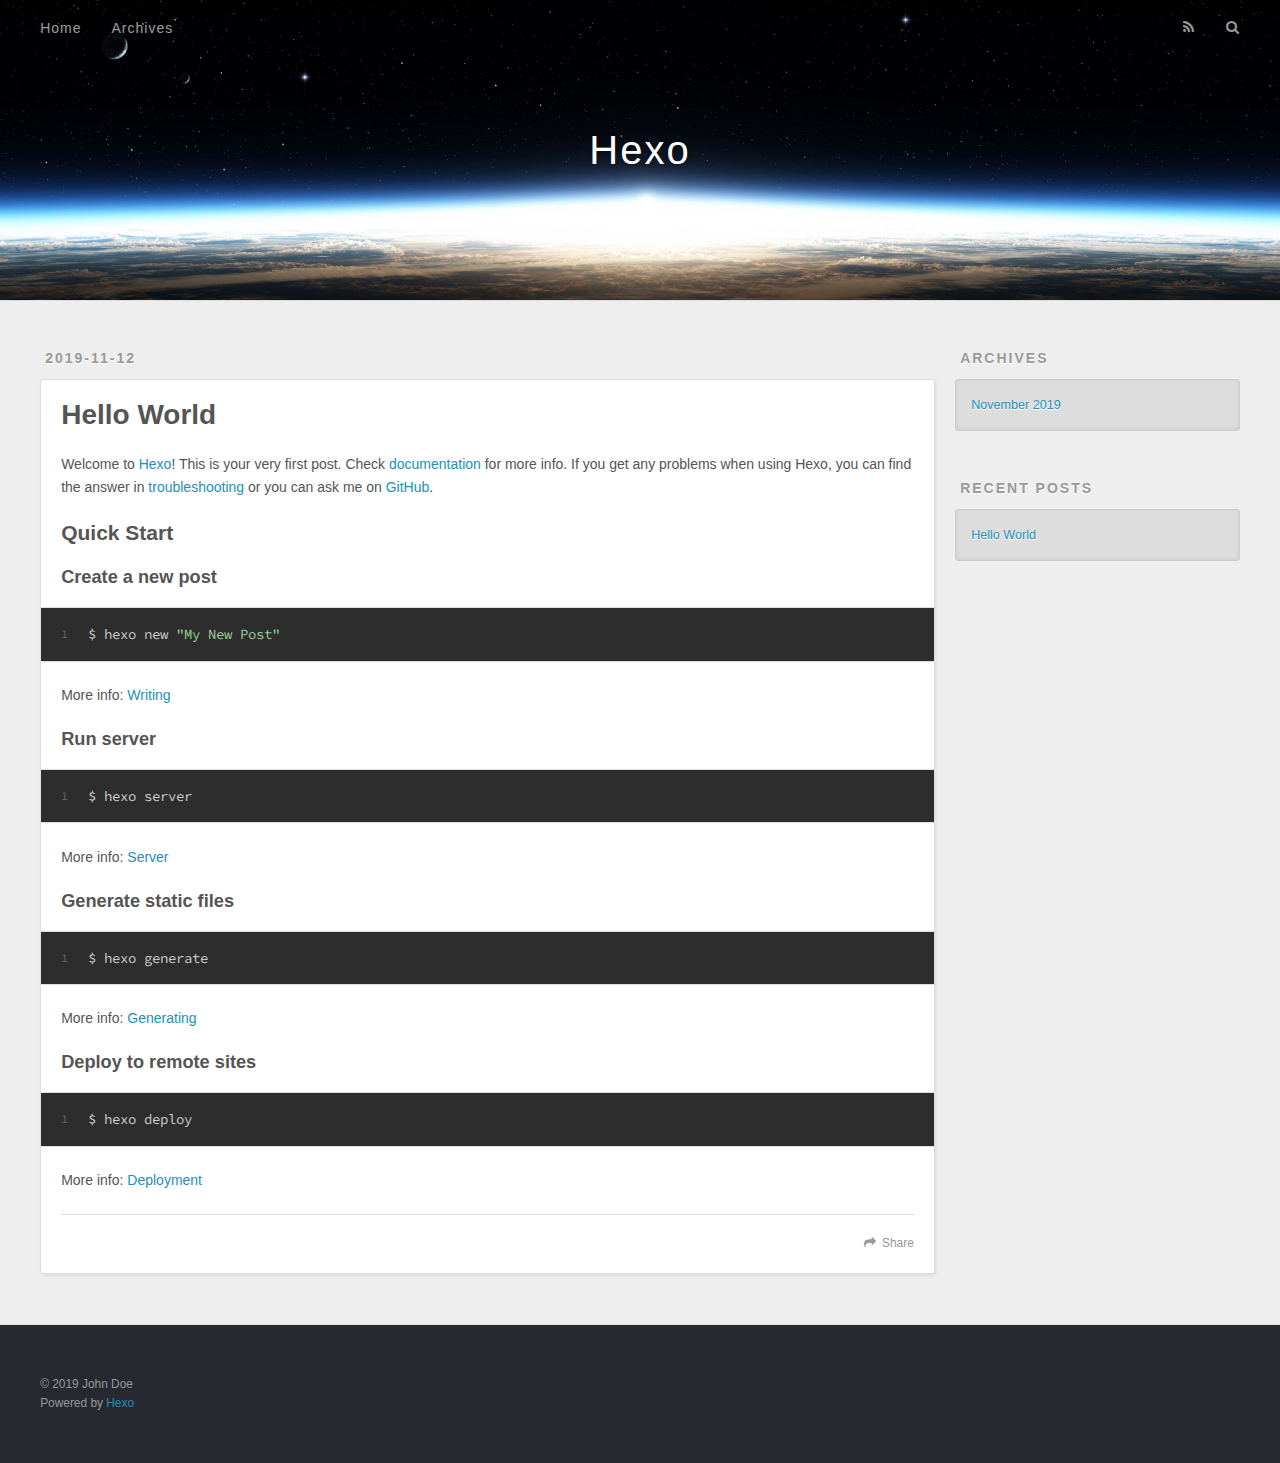
==== index.html @ 16b87748 "Site updated: 2019-11-12 22:47:13" ====
<!DOCTYPE html>
<html>
<head>
  <meta charset="utf-8">
  

  
  <title>Hexo</title>
  <meta name="viewport" content="width=device-width, initial-scale=1, maximum-scale=1">
  <meta property="og:type" content="website">
<meta property="og:title" content="Hexo">
<meta property="og:url" content="http:&#x2F;&#x2F;yoursite.com&#x2F;index.html">
<meta property="og:site_name" content="Hexo">
<meta property="og:locale" content="en">
<meta name="twitter:card" content="summary">
  
    <link rel="alternate" href="/atom.xml" title="Hexo" type="application/atom+xml">
  
  
    <link rel="icon" href="/favicon.png">
  
  
    <link href="//fonts.googleapis.com/css?family=Source+Code+Pro" rel="stylesheet" type="text/css">
  
  <link rel="stylesheet" href="/css/style.css">
</head>

<body>
  <div id="container">
    <div id="wrap">
      <header id="header">
  <div id="banner"></div>
  <div id="header-outer" class="outer">
    <div id="header-title" class="inner">
      <h1 id="logo-wrap">
        <a href="/" id="logo">Hexo</a>
      </h1>
      
    </div>
    <div id="header-inner" class="inner">
      <nav id="main-nav">
        <a id="main-nav-toggle" class="nav-icon"></a>
        
          <a class="main-nav-link" href="/">Home</a>
        
          <a class="main-nav-link" href="/archives">Archives</a>
        
      </nav>
      <nav id="sub-nav">
        
          <a id="nav-rss-link" class="nav-icon" href="/atom.xml" title="RSS Feed"></a>
        
        <a id="nav-search-btn" class="nav-icon" title="Search"></a>
      </nav>
      <div id="search-form-wrap">
        <form action="//google.com/search" method="get" accept-charset="UTF-8" class="search-form"><input type="search" name="q" class="search-form-input" placeholder="Search"><button type="submit" class="search-form-submit">&#xF002;</button><input type="hidden" name="sitesearch" value="http://yoursite.com"></form>
      </div>
    </div>
  </div>
</header>
      <div class="outer">
        <section id="main">
  
    <article id="post-hello-world" class="article article-type-post" itemscope itemprop="blogPost">
  <div class="article-meta">
    <a href="/2019/11/12/hello-world/" class="article-date">
  <time datetime="2019-11-12T14:42:16.344Z" itemprop="datePublished">2019-11-12</time>
</a>
    
  </div>
  <div class="article-inner">
    
    
      <header class="article-header">
        
  
    <h1 itemprop="name">
      <a class="article-title" href="/2019/11/12/hello-world/">Hello World</a>
    </h1>
  

      </header>
    
    <div class="article-entry" itemprop="articleBody">
      
        <p>Welcome to <a href="https://hexo.io/" target="_blank" rel="noopener">Hexo</a>! This is your very first post. Check <a href="https://hexo.io/docs/" target="_blank" rel="noopener">documentation</a> for more info. If you get any problems when using Hexo, you can find the answer in <a href="https://hexo.io/docs/troubleshooting.html" target="_blank" rel="noopener">troubleshooting</a> or you can ask me on <a href="https://github.com/hexojs/hexo/issues" target="_blank" rel="noopener">GitHub</a>.</p>
<h2 id="Quick-Start"><a href="#Quick-Start" class="headerlink" title="Quick Start"></a>Quick Start</h2><h3 id="Create-a-new-post"><a href="#Create-a-new-post" class="headerlink" title="Create a new post"></a>Create a new post</h3><figure class="highlight bash"><table><tr><td class="gutter"><pre><span class="line">1</span><br></pre></td><td class="code"><pre><span class="line">$ hexo new <span class="string">"My New Post"</span></span><br></pre></td></tr></table></figure>

<p>More info: <a href="https://hexo.io/docs/writing.html" target="_blank" rel="noopener">Writing</a></p>
<h3 id="Run-server"><a href="#Run-server" class="headerlink" title="Run server"></a>Run server</h3><figure class="highlight bash"><table><tr><td class="gutter"><pre><span class="line">1</span><br></pre></td><td class="code"><pre><span class="line">$ hexo server</span><br></pre></td></tr></table></figure>

<p>More info: <a href="https://hexo.io/docs/server.html" target="_blank" rel="noopener">Server</a></p>
<h3 id="Generate-static-files"><a href="#Generate-static-files" class="headerlink" title="Generate static files"></a>Generate static files</h3><figure class="highlight bash"><table><tr><td class="gutter"><pre><span class="line">1</span><br></pre></td><td class="code"><pre><span class="line">$ hexo generate</span><br></pre></td></tr></table></figure>

<p>More info: <a href="https://hexo.io/docs/generating.html" target="_blank" rel="noopener">Generating</a></p>
<h3 id="Deploy-to-remote-sites"><a href="#Deploy-to-remote-sites" class="headerlink" title="Deploy to remote sites"></a>Deploy to remote sites</h3><figure class="highlight bash"><table><tr><td class="gutter"><pre><span class="line">1</span><br></pre></td><td class="code"><pre><span class="line">$ hexo deploy</span><br></pre></td></tr></table></figure>

<p>More info: <a href="https://hexo.io/docs/one-command-deployment.html" target="_blank" rel="noopener">Deployment</a></p>

      
    </div>
    <footer class="article-footer">
      <a data-url="http://yoursite.com/2019/11/12/hello-world/" data-id="ck2vytv7y00003cjfbg6ve66j" class="article-share-link">Share</a>
      
      
    </footer>
  </div>
  
</article>


  


</section>
        
          <aside id="sidebar">
  
    

  
    

  
    
  
    
  <div class="widget-wrap">
    <h3 class="widget-title">Archives</h3>
    <div class="widget">
      <ul class="archive-list"><li class="archive-list-item"><a class="archive-list-link" href="/archives/2019/11/">November 2019</a></li></ul>
    </div>
  </div>


  
    
  <div class="widget-wrap">
    <h3 class="widget-title">Recent Posts</h3>
    <div class="widget">
      <ul>
        
          <li>
            <a href="/2019/11/12/hello-world/">Hello World</a>
          </li>
        
      </ul>
    </div>
  </div>

  
</aside>
        
      </div>
      <footer id="footer">
  
  <div class="outer">
    <div id="footer-info" class="inner">
      &copy; 2019 John Doe<br>
      Powered by <a href="http://hexo.io/" target="_blank">Hexo</a>
    </div>
  </div>
</footer>
    </div>
    <nav id="mobile-nav">
  
    <a href="/" class="mobile-nav-link">Home</a>
  
    <a href="/archives" class="mobile-nav-link">Archives</a>
  
</nav>
    

<script src="//ajax.googleapis.com/ajax/libs/jquery/2.0.3/jquery.min.js"></script>


  <link rel="stylesheet" href="/fancybox/jquery.fancybox.css">
  <script src="/fancybox/jquery.fancybox.pack.js"></script>


<script src="/js/script.js"></script>



  </div>
</body>
</html>
---- css/style.css ----
body {
  width: 100%;
}
body:before,
body:after {
  content: "";
  display: table;
}
body:after {
  clear: both;
}
html,
body,
div,
span,
applet,
object,
iframe,
h1,
h2,
h3,
h4,
h5,
h6,
p,
blockquote,
pre,
a,
abbr,
acronym,
address,
big,
cite,
code,
del,
dfn,
em,
img,
ins,
kbd,
q,
s,
samp,
small,
strike,
strong,
sub,
sup,
tt,
var,
dl,
dt,
dd,
ol,
ul,
li,
fieldset,
form,
label,
legend,
table,
caption,
tbody,
tfoot,
thead,
tr,
th,
td {
  margin: 0;
  padding: 0;
  border: 0;
  outline: 0;
  font-weight: inherit;
  font-style: inherit;
  font-family: inherit;
  font-size: 100%;
  vertical-align: baseline;
}
body {
  line-height: 1;
  color: #000;
  background: #fff;
}
ol,
ul {
  list-style: none;
}
table {
  border-collapse: separate;
  border-spacing: 0;
  vertical-align: middle;
}
caption,
th,
td {
  text-align: left;
  font-weight: normal;
  vertical-align: middle;
}
a img {
  border: none;
}
input,
button {
  margin: 0;
  padding: 0;
}
input::-moz-focus-inner,
button::-moz-focus-inner {
  border: 0;
  padding: 0;
}
@font-face {
  font-family: FontAwesome;
  font-style: normal;
  font-weight: normal;
  src: url("fonts/fontawesome-webfont.eot?v=#4.0.3");
  src: url("fonts/fontawesome-webfont.eot?#iefix&v=#4.0.3") format("embedded-opentype"), url("fonts/fontawesome-webfont.woff?v=#4.0.3") format("woff"), url("fonts/fontawesome-webfont.ttf?v=#4.0.3") format("truetype"), url("fonts/fontawesome-webfont.svg#fontawesomeregular?v=#4.0.3") format("svg");
}
html,
body,
#container {
  height: 100%;
}
body {
  background: #eee;
  font: 14px -apple-system, BlinkMacSystemFont, "Segoe UI", "Roboto", "Oxygen", "Ubuntu", "Cantarell", "Fira Sans", "Droid Sans", "Helvetica Neue", sans-serif;
  -webkit-text-size-adjust: 100%;
}
.outer {
  max-width: 1220px;
  margin: 0 auto;
  padding: 0 20px;
}
.outer:before,
.outer:after {
  content: "";
  display: table;
}
.outer:after {
  clear: both;
}
.inner {
  display: inline;
  float: left;
  width: 98.33333333333333%;
  margin: 0 0.833333333333333%;
}
.left,
.alignleft {
  float: left;
}
.right,
.alignright {
  float: right;
}
.clear {
  clear: both;
}
#container {
  position: relative;
}
.mobile-nav-on {
  overflow: hidden;
}
#wrap {
  height: 100%;
  width: 100%;
  position: absolute;
  top: 0;
  left: 0;
  -webkit-transition: 0.2s ease-out;
  -moz-transition: 0.2s ease-out;
  -ms-transition: 0.2s ease-out;
  transition: 0.2s ease-out;
  z-index: 1;
  background: #eee;
}
.mobile-nav-on #wrap {
  left: 280px;
}
@media screen and (min-width: 768px) {
  #main {
    display: inline;
    float: left;
    width: 73.33333333333333%;
    margin: 0 0.833333333333333%;
  }
}
.article-date,
.article-category-link,
.archive-year,
.widget-title {
  text-decoration: none;
  text-transform: uppercase;
  letter-spacing: 2px;
  color: #999;
  margin-bottom: 1em;
  margin-left: 5px;
  line-height: 1em;
  text-shadow: 0 1px #fff;
  font-weight: bold;
}
.article-inner,
.archive-article-inner {
  background: #fff;
  -webkit-box-shadow: 1px 2px 3px #ddd;
  box-shadow: 1px 2px 3px #ddd;
  border: 1px solid #ddd;
  border-radius: 3px;
}
.article-entry h1,
.widget h1 {
  font-size: 2em;
}
.article-entry h2,
.widget h2 {
  font-size: 1.5em;
}
.article-entry h3,
.widget h3 {
  font-size: 1.3em;
}
.article-entry h4,
.widget h4 {
  font-size: 1.2em;
}
.article-entry h5,
.widget h5 {
  font-size: 1em;
}
.article-entry h6,
.widget h6 {
  font-size: 1em;
  color: #999;
}
.article-entry hr,
.widget hr {
  border: 1px dashed #ddd;
}
.article-entry strong,
.widget strong {
  font-weight: bold;
}
.article-entry em,
.widget em,
.article-entry cite,
.widget cite {
  font-style: italic;
}
.article-entry sup,
.widget sup,
.article-entry sub,
.widget sub {
  font-size: 0.75em;
  line-height: 0;
  position: relative;
  vertical-align: baseline;
}
.article-entry sup,
.widget sup {
  top: -0.5em;
}
.article-entry sub,
.widget sub {
  bottom: -0.2em;
}
.article-entry small,
.widget small {
  font-size: 0.85em;
}
.article-entry acronym,
.widget acronym,
.article-entry abbr,
.widget abbr {
  border-bottom: 1px dotted;
}
.article-entry ul,
.widget ul,
.article-entry ol,
.widget ol,
.article-entry dl,
.widget dl {
  margin: 0 20px;
  line-height: 1.6em;
}
.article-entry ul ul,
.widget ul ul,
.article-entry ol ul,
.widget ol ul,
.article-entry ul ol,
.widget ul ol,
.article-entry ol ol,
.widget ol ol {
  margin-top: 0;
  margin-bottom: 0;
}
.article-entry ul,
.widget ul {
  list-style: disc;
}
.article-entry ol,
.widget ol {
  list-style: decimal;
}
.article-entry dt,
.widget dt {
  font-weight: bold;
}
#header {
  height: 300px;
  position: relative;
  border-bottom: 1px solid #ddd;
}
#header:before,
#header:after {
  content: "";
  position: absolute;
  left: 0;
  right: 0;
  height: 40px;
}
#header:before {
  top: 0;
  background: -webkit-linear-gradient(rgba(0,0,0,0.2), transparent);
  background: -moz-linear-gradient(rgba(0,0,0,0.2), transparent);
  background: -ms-linear-gradient(rgba(0,0,0,0.2), transparent);
  background: linear-gradient(rgba(0,0,0,0.2), transparent);
}
#header:after {
  bottom: 0;
  background: -webkit-linear-gradient(transparent, rgba(0,0,0,0.2));
  background: -moz-linear-gradient(transparent, rgba(0,0,0,0.2));
  background: -ms-linear-gradient(transparent, rgba(0,0,0,0.2));
  background: linear-gradient(transparent, rgba(0,0,0,0.2));
}
#header-outer {
  height: 100%;
  position: relative;
}
#header-inner {
  position: relative;
  overflow: hidden;
}
#banner {
  position: absolute;
  top: 0;
  left: 0;
  width: 100%;
  height: 100%;
  background: url("images/banner.jpg") center #000;
  -webkit-background-size: cover;
  -moz-background-size: cover;
  background-size: cover;
  z-index: -1;
}
#header-title {
  text-align: center;
  height: 40px;
  position: absolute;
  top: 50%;
  left: 0;
  margin-top: -20px;
}
#logo,
#subtitle {
  text-decoration: none;
  color: #fff;
  font-weight: 300;
  text-shadow: 0 1px 4px rgba(0,0,0,0.3);
}
#logo {
  font-size: 40px;
  line-height: 40px;
  letter-spacing: 2px;
}
#subtitle {
  font-size: 16px;
  line-height: 16px;
  letter-spacing: 1px;
}
#subtitle-wrap {
  margin-top: 16px;
}
#main-nav {
  float: left;
  margin-left: -15px;
}
.nav-icon,
.main-nav-link {
  float: left;
  color: #fff;
  opacity: 0.6;
  text-decoration: none;
  text-shadow: 0 1px rgba(0,0,0,0.2);
  -webkit-transition: opacity 0.2s;
  -moz-transition: opacity 0.2s;
  -ms-transition: opacity 0.2s;
  transition: opacity 0.2s;
  display: block;
  padding: 20px 15px;
}
.nav-icon:hover,
.main-nav-link:hover {
  opacity: 1;
}
.nav-icon {
  font-family: FontAwesome;
  text-align: center;
  font-size: 14px;
  width: 14px;
  height: 14px;
  padding: 20px 15px;
  position: relative;
  cursor: pointer;
}
.main-nav-link {
  font-weight: 300;
  letter-spacing: 1px;
}
@media screen and (max-width: 479px) {
  .main-nav-link {
    display: none;
  }
}
#main-nav-toggle {
  display: none;
}
#main-nav-toggle:before {
  content: "\f0c9";
}
@media screen and (max-width: 479px) {
  #main-nav-toggle {
    display: block;
  }
}
#sub-nav {
  float: right;
  margin-right: -15px;
}
#nav-rss-link:before {
  content: "\f09e";
}
#nav-search-btn:before {
  content: "\f002";
}
#search-form-wrap {
  position: absolute;
  top: 15px;
  width: 150px;
  height: 30px;
  right: -150px;
  opacity: 0;
  -webkit-transition: 0.2s ease-out;
  -moz-transition: 0.2s ease-out;
  -ms-transition: 0.2s ease-out;
  transition: 0.2s ease-out;
}
#search-form-wrap.on {
  opacity: 1;
  right: 0;
}
@media screen and (max-width: 479px) {
  #search-form-wrap {
    width: 100%;
    right: -100%;
  }
}
.search-form {
  position: absolute;
  top: 0;
  left: 0;
  right: 0;
  background: #fff;
  padding: 5px 15px;
  border-radius: 15px;
  -webkit-box-shadow: 0 0 10px rgba(0,0,0,0.3);
  box-shadow: 0 0 10px rgba(0,0,0,0.3);
}
.search-form-input {
  border: none;
  background: none;
  color: #555;
  width: 100%;
  font: 13px -apple-system, BlinkMacSystemFont, "Segoe UI", "Roboto", "Oxygen", "Ubuntu", "Cantarell", "Fira Sans", "Droid Sans", "Helvetica Neue", sans-serif;
  outline: none;
}
.search-form-input::-webkit-search-results-decoration,
.search-form-input::-webkit-search-cancel-button {
  -webkit-appearance: none;
}
.search-form-submit {
  position: absolute;
  top: 50%;
  right: 10px;
  margin-top: -7px;
  font: 13px FontAwesome;
  border: none;
  background: none;
  color: #bbb;
  cursor: pointer;
}
.search-form-submit:hover,
.search-form-submit:focus {
  color: #777;
}
.article {
  margin: 50px 0;
}
.article-inner {
  overflow: hidden;
}
.article-meta:before,
.article-meta:after {
  content: "";
  display: table;
}
.article-meta:after {
  clear: both;
}
.article-date {
  float: left;
}
.article-category {
  float: left;
  line-height: 1em;
  color: #ccc;
  text-shadow: 0 1px #fff;
  margin-left: 8px;
}
.article-category:before {
  content: "\2022";
}
.article-category-link {
  margin: 0 12px 1em;
}
.article-header {
  padding: 20px 20px 0;
}
.article-title {
  text-decoration: none;
  font-size: 2em;
  font-weight: bold;
  color: #555;
  line-height: 1.1em;
  -webkit-transition: color 0.2s;
  -moz-transition: color 0.2s;
  -ms-transition: color 0.2s;
  transition: color 0.2s;
}
a.article-title:hover {
  color: #258fb8;
}
.article-entry {
  color: #555;
  padding: 0 20px;
}
.article-entry:before,
.article-entry:after {
  content: "";
  display: table;
}
.article-entry:after {
  clear: both;
}
.article-entry p,
.article-entry table {
  line-height: 1.6em;
  margin: 1.6em 0;
}
.article-entry h1,
.article-entry h2,
.article-entry h3,
.article-entry h4,
.article-entry h5,
.article-entry h6 {
  font-weight: bold;
}
.article-entry h1,
.article-entry h2,
.article-entry h3,
.article-entry h4,
.article-entry h5,
.article-entry h6 {
  line-height: 1.1em;
  margin: 1.1em 0;
}
.article-entry a {
  color: #258fb8;
  text-decoration: none;
}
.article-entry a:hover {
  text-decoration: underline;
}
.article-entry ul,
.article-entry ol,
.article-entry dl {
  margin-top: 1.6em;
  margin-bottom: 1.6em;
}
.article-entry img,
.article-entry video {
  max-width: 100%;
  height: auto;
  display: block;
  margin: auto;
}
.article-entry iframe {
  border: none;
}
.article-entry table {
  width: 100%;
  border-collapse: collapse;
  border-spacing: 0;
}
.article-entry th {
  font-weight: bold;
  border-bottom: 3px solid #ddd;
  padding-bottom: 0.5em;
}
.article-entry td {
  border-bottom: 1px solid #ddd;
  padding: 10px 0;
}
.article-entry blockquote {
  font-family: Georgia, "Times New Roman", serif;
  font-size: 1.4em;
  margin: 1.6em 20px;
  text-align: center;
}
.article-entry blockquote footer {
  font-size: 14px;
  margin: 1.6em 0;
  font-family: -apple-system, BlinkMacSystemFont, "Segoe UI", "Roboto", "Oxygen", "Ubuntu", "Cantarell", "Fira Sans", "Droid Sans", "Helvetica Neue", sans-serif;
}
.article-entry blockquote footer cite:before {
  content: "—";
  padding: 0 0.5em;
}
.article-entry .pullquote {
  text-align: left;
  width: 45%;
  margin: 0;
}
.article-entry .pullquote.left {
  margin-left: 0.5em;
  margin-right: 1em;
}
.article-entry .pullquote.right {
  margin-right: 0.5em;
  margin-left: 1em;
}
.article-entry .caption {
  color: #999;
  display: block;
  font-size: 0.9em;
  margin-top: 0.5em;
  position: relative;
  text-align: center;
}
.article-entry .video-container {
  position: relative;
  padding-top: 56.25%;
  height: 0;
  overflow: hidden;
}
.article-entry .video-container iframe,
.article-entry .video-container object,
.article-entry .video-container embed {
  position: absolute;
  top: 0;
  left: 0;
  width: 100%;
  height: 100%;
  margin-top: 0;
}
.article-more-link a {
  display: inline-block;
  line-height: 1em;
  padding: 6px 15px;
  border-radius: 15px;
  background: #eee;
  color: #999;
  text-shadow: 0 1px #fff;
  text-decoration: none;
}
.article-more-link a:hover {
  background: #258fb8;
  color: #fff;
  text-decoration: none;
  text-shadow: 0 1px #1e7293;
}
.article-footer {
  font-size: 0.85em;
  line-height: 1.6em;
  border-top: 1px solid #ddd;
  padding-top: 1.6em;
  margin: 0 20px 20px;
}
.article-footer:before,
.article-footer:after {
  content: "";
  display: table;
}
.article-footer:after {
  clear: both;
}
.article-footer a {
  color: #999;
  text-decoration: none;
}
.article-footer a:hover {
  color: #555;
}
.article-tag-list-item {
  float: left;
  margin-right: 10px;
}
.article-tag-list-link:before {
  content: "#";
}
.article-comment-link {
  float: right;
}
.article-comment-link:before {
  content: "\f075";
  font-family: FontAwesome;
  padding-right: 8px;
}
.article-share-link {
  cursor: pointer;
  float: right;
  margin-left: 20px;
}
.article-share-link:before {
  content: "\f064";
  font-family: FontAwesome;
  padding-right: 6px;
}
#article-nav {
  position: relative;
}
#article-nav:before,
#article-nav:after {
  content: "";
  display: table;
}
#article-nav:after {
  clear: both;
}
@media screen and (min-width: 768px) {
  #article-nav {
    margin: 50px 0;
  }
  #article-nav:before {
    width: 8px;
    height: 8px;
    position: absolute;
    top: 50%;
    left: 50%;
    margin-top: -4px;
    margin-left: -4px;
    content: "";
    border-radius: 50%;
    background: #ddd;
    -webkit-box-shadow: 0 1px 2px #fff;
    box-shadow: 0 1px 2px #fff;
  }
}
.article-nav-link-wrap {
  text-decoration: none;
  text-shadow: 0 1px #fff;
  color: #999;
  -webkit-box-sizing: border-box;
  -moz-box-sizing: border-box;
  box-sizing: border-box;
  margin-top: 50px;
  text-align: center;
  display: block;
}
.article-nav-link-wrap:hover {
  color: #555;
}
@media screen and (min-width: 768px) {
  .article-nav-link-wrap {
    width: 50%;
    margin-top: 0;
  }
}
@media screen and (min-width: 768px) {
  #article-nav-newer {
    float: left;
    text-align: right;
    padding-right: 20px;
  }
}
@media screen and (min-width: 768px) {
  #article-nav-older {
    float: right;
    text-align: left;
    padding-left: 20px;
  }
}
.article-nav-caption {
  text-transform: uppercase;
  letter-spacing: 2px;
  color: #ddd;
  line-height: 1em;
  font-weight: bold;
}
#article-nav-newer .article-nav-caption {
  margin-right: -2px;
}
.article-nav-title {
  font-size: 0.85em;
  line-height: 1.6em;
  margin-top: 0.5em;
}
.article-share-box {
  position: absolute;
  display: none;
  background: #fff;
  -webkit-box-shadow: 1px 2px 10px rgba(0,0,0,0.2);
  box-shadow: 1px 2px 10px rgba(0,0,0,0.2);
  border-radius: 3px;
  margin-left: -145px;
  overflow: hidden;
  z-index: 1;
}
.article-share-box.on {
  display: block;
}
.article-share-input {
  width: 100%;
  background: none;
  -webkit-box-sizing: border-box;
  -moz-box-sizing: border-box;
  box-sizing: border-box;
  font: 14px -apple-system, BlinkMacSystemFont, "Segoe UI", "Roboto", "Oxygen", "Ubuntu", "Cantarell", "Fira Sans", "Droid Sans", "Helvetica Neue", sans-serif;
  padding: 0 15px;
  color: #555;
  outline: none;
  border: 1px solid #ddd;
  border-radius: 3px 3px 0 0;
  height: 36px;
  line-height: 36px;
}
.article-share-links {
  background: #eee;
}
.article-share-links:before,
.article-share-links:after {
  content: "";
  display: table;
}
.article-share-links:after {
  clear: both;
}
.article-share-twitter,
.article-share-facebook,
.article-share-pinterest,
.article-share-google {
  width: 50px;
  height: 36px;
  display: block;
  float: left;
  position: relative;
  color: #999;
  text-shadow: 0 1px #fff;
}
.article-share-twitter:before,
.article-share-facebook:before,
.article-share-pinterest:before,
.article-share-google:before {
  font-size: 20px;
  font-family: FontAwesome;
  width: 20px;
  height: 20px;
  position: absolute;
  top: 50%;
  left: 50%;
  margin-top: -10px;
  margin-left: -10px;
  text-align: center;
}
.article-share-twitter:hover,
.article-share-facebook:hover,
.article-share-pinterest:hover,
.article-share-google:hover {
  color: #fff;
}
.article-share-twitter:before {
  content: "\f099";
}
.article-share-twitter:hover {
  background: #00aced;
  text-shadow: 0 1px #008abe;
}
.article-share-facebook:before {
  content: "\f09a";
}
.article-share-facebook:hover {
  background: #3b5998;
  text-shadow: 0 1px #2f477a;
}
.article-share-pinterest:before {
  content: "\f0d2";
}
.article-share-pinterest:hover {
  background: #cb2027;
  text-shadow: 0 1px #a21a1f;
}
.article-share-google:before {
  content: "\f0d5";
}
.article-share-google:hover {
  background: #dd4b39;
  text-shadow: 0 1px #be3221;
}
.article-gallery {
  background: #000;
  position: relative;
}
.article-gallery-photos {
  position: relative;
  overflow: hidden;
}
.article-gallery-img {
  display: none;
  max-width: 100%;
}
.article-gallery-img:first-child {
  display: block;
}
.article-gallery-img.loaded {
  position: absolute;
  display: block;
}
.article-gallery-img img {
  display: block;
  max-width: 100%;
  margin: 0 auto;
}
#comments {
  background: #fff;
  -webkit-box-shadow: 1px 2px 3px #ddd;
  box-shadow: 1px 2px 3px #ddd;
  padding: 20px;
  border: 1px solid #ddd;
  border-radius: 3px;
  margin: 50px 0;
}
#comments a {
  color: #258fb8;
}
.archives-wrap {
  margin: 50px 0;
}
.archives:before,
.archives:after {
  content: "";
  display: table;
}
.archives:after {
  clear: both;
}
.archive-year-wrap {
  margin-bottom: 1em;
}
.archives {
  -webkit-column-gap: 10px;
  -moz-column-gap: 10px;
  column-gap: 10px;
}
@media screen and (min-width: 480px) and (max-width: 767px) {
  .archives {
    -webkit-column-count: 2;
    -moz-column-count: 2;
    column-count: 2;
  }
}
@media screen and (min-width: 768px) {
  .archives {
    -webkit-column-count: 3;
    -moz-column-count: 3;
    column-count: 3;
  }
}
.archive-article {
  -webkit-column-break-inside: avoid;
  page-break-inside: avoid;
  overflow: hidden;
  break-inside: avoid-column;
}
.archive-article-inner {
  padding: 10px;
  margin-bottom: 15px;
}
.archive-article-title {
  text-decoration: none;
  font-weight: bold;
  color: #555;
  -webkit-transition: color 0.2s;
  -moz-transition: color 0.2s;
  -ms-transition: color 0.2s;
  transition: color 0.2s;
  line-height: 1.6em;
}
.archive-article-title:hover {
  color: #258fb8;
}
.archive-article-footer {
  margin-top: 1em;
}
.archive-article-date {
  color: #999;
  text-decoration: none;
  font-size: 0.85em;
  line-height: 1em;
  margin-bottom: 0.5em;
  display: block;
}
#page-nav {
  margin: 50px auto;
  background: #fff;
  -webkit-box-shadow: 1px 2px 3px #ddd;
  box-shadow: 1px 2px 3px #ddd;
  border: 1px solid #ddd;
  border-radius: 3px;
  text-align: center;
  color: #999;
  overflow: hidden;
}
#page-nav:before,
#page-nav:after {
  content: "";
  display: table;
}
#page-nav:after {
  clear: both;
}
#page-nav a,
#page-nav span {
  padding: 10px 20px;
  line-height: 1;
  height: 2ex;
}
#page-nav a {
  color: #999;
  text-decoration: none;
}
#page-nav a:hover {
  background: #999;
  color: #fff;
}
#page-nav .prev {
  float: left;
}
#page-nav .next {
  float: right;
}
#page-nav .page-number {
  display: inline-block;
}
@media screen and (max-width: 479px) {
  #page-nav .page-number {
    display: none;
  }
}
#page-nav .current {
  color: #555;
  font-weight: bold;
}
#page-nav .space {
  color: #ddd;
}
#footer {
  background: #262a30;
  padding: 50px 0;
  border-top: 1px solid #ddd;
  color: #999;
}
#footer a {
  color: #258fb8;
  text-decoration: none;
}
#footer a:hover {
  text-decoration: underline;
}
#footer-info {
  line-height: 1.6em;
  font-size: 0.85em;
}
.article-entry pre,
.article-entry .highlight {
  background: #2d2d2d;
  margin: 0 -20px;
  padding: 15px 20px;
  border-style: solid;
  border-color: #ddd;
  border-width: 1px 0;
  overflow: auto;
  color: #ccc;
  line-height: 22.400000000000002px;
}
.article-entry .highlight .gutter pre,
.article-entry .gist .gist-file .gist-data .line-numbers {
  color: #666;
  font-size: 0.85em;
}
.article-entry pre,
.article-entry code {
  font-family: "Source Code Pro", Consolas, Monaco, Menlo, Consolas, monospace;
}
.article-entry code {
  background: #eee;
  text-shadow: 0 1px #fff;
  padding: 0 0.3em;
}
.article-entry pre code {
  background: none;
  text-shadow: none;
  padding: 0;
}
.article-entry .highlight pre {
  border: none;
  margin: 0;
  padding: 0;
}
.article-entry .highlight table {
  margin: 0;
  width: auto;
}
.article-entry .highlight td {
  border: none;
  padding: 0;
}
.article-entry .highlight figcaption {
  font-size: 0.85em;
  color: #999;
  line-height: 1em;
  margin-bottom: 1em;
}
.article-entry .highlight figcaption:before,
.article-entry .highlight figcaption:after {
  content: "";
  display: table;
}
.article-entry .highlight figcaption:after {
  clear: both;
}
.article-entry .highlight figcaption a {
  float: right;
}
.article-entry .highlight .gutter pre {
  text-align: right;
  padding-right: 20px;
}
.article-entry .highlight .line {
  height: 22.400000000000002px;
}
.article-entry .highlight .line.marked {
  background: #515151;
}
.article-entry .gist {
  margin: 0 -20px;
  border-style: solid;
  border-color: #ddd;
  border-width: 1px 0;
  background: #2d2d2d;
  padding: 15px 20px 15px 0;
}
.article-entry .gist .gist-file {
  border: none;
  font-family: "Source Code Pro", Consolas, Monaco, Menlo, Consolas, monospace;
  margin: 0;
}
.article-entry .gist .gist-file .gist-data {
  background: none;
  border: none;
}
.article-entry .gist .gist-file .gist-data .line-numbers {
  background: none;
  border: none;
  padding: 0 20px 0 0;
}
.article-entry .gist .gist-file .gist-data .line-data {
  padding: 0 !important;
}
.article-entry .gist .gist-file .highlight {
  margin: 0;
  padding: 0;
  border: none;
}
.article-entry .gist .gist-file .gist-meta {
  background: #2d2d2d;
  color: #999;
  font: 0.85em -apple-system, BlinkMacSystemFont, "Segoe UI", "Roboto", "Oxygen", "Ubuntu", "Cantarell", "Fira Sans", "Droid Sans", "Helvetica Neue", sans-serif;
  text-shadow: 0 0;
  padding: 0;
  margin-top: 1em;
  margin-left: 20px;
}
.article-entry .gist .gist-file .gist-meta a {
  color: #258fb8;
  font-weight: normal;
}
.article-entry .gist .gist-file .gist-meta a:hover {
  text-decoration: underline;
}
pre .comment,
pre .title {
  color: #999;
}
pre .variable,
pre .attribute,
pre .tag,
pre .regexp,
pre .ruby .constant,
pre .xml .tag .title,
pre .xml .pi,
pre .xml .doctype,
pre .html .doctype,
pre .css .id,
pre .css .class,
pre .css .pseudo {
  color: #f2777a;
}
pre .number,
pre .preprocessor,
pre .built_in,
pre .literal,
pre .params,
pre .constant {
  color: #f99157;
}
pre .class,
pre .ruby .class .title,
pre .css .rules .attribute {
  color: #9c9;
}
pre .string,
pre .value,
pre .inheritance,
pre .header,
pre .ruby .symbol,
pre .xml .cdata {
  color: #9c9;
}
pre .css .hexcolor {
  color: #6cc;
}
pre .function,
pre .python .decorator,
pre .python .title,
pre .ruby .function .title,
pre .ruby .title .keyword,
pre .perl .sub,
pre .javascript .title,
pre .coffeescript .title {
  color: #69c;
}
pre .keyword,
pre .javascript .function {
  color: #c9c;
}
@media screen and (max-width: 479px) {
  #mobile-nav {
    position: absolute;
    top: 0;
    left: 0;
    width: 280px;
    height: 100%;
    background: #191919;
    border-right: 1px solid #fff;
  }
}
@media screen and (max-width: 479px) {
  .mobile-nav-link {
    display: block;
    color: #999;
    text-decoration: none;
    padding: 15px 20px;
    font-weight: bold;
  }
  .mobile-nav-link:hover {
    color: #fff;
  }
}
@media screen and (min-width: 768px) {
  #sidebar {
    display: inline;
    float: left;
    width: 23.333333333333332%;
    margin: 0 0.833333333333333%;
  }
}
.widget-wrap {
  margin: 50px 0;
}
.widget {
  color: #777;
  text-shadow: 0 1px #fff;
  background: #ddd;
  -webkit-box-shadow: 0 -1px 4px #ccc inset;
  box-shadow: 0 -1px 4px #ccc inset;
  border: 1px solid #ccc;
  padding: 15px;
  border-radius: 3px;
}
.widget a {
  color: #258fb8;
  text-decoration: none;
}
.widget a:hover {
  text-decoration: underline;
}
.widget ul ul,
.widget ol ul,
.widget dl ul,
.widget ul ol,
.widget ol ol,
.widget dl ol,
.widget ul dl,
.widget ol dl,
.widget dl dl {
  margin-left: 15px;
  list-style: disc;
}
.widget {
  line-height: 1.6em;
  word-wrap: break-word;
  font-size: 0.9em;
}
.widget ul,
.widget ol {
  list-style: none;
  margin: 0;
}
.widget ul ul,
.widget ol ul,
.widget ul ol,
.widget ol ol {
  margin: 0 20px;
}
.widget ul ul,
.widget ol ul {
  list-style: disc;
}
.widget ul ol,
.widget ol ol {
  list-style: decimal;
}
.category-list-count,
.tag-list-count,
.archive-list-count {
  padding-left: 5px;
  color: #999;
  font-size: 0.85em;
}
.category-list-count:before,
.tag-list-count:before,
.archive-list-count:before {
  content: "(";
}
.category-list-count:after,
.tag-list-count:after,
.archive-list-count:after {
  content: ")";
}
.tagcloud a {
  margin-right: 5px;
  display: inline-block;
}
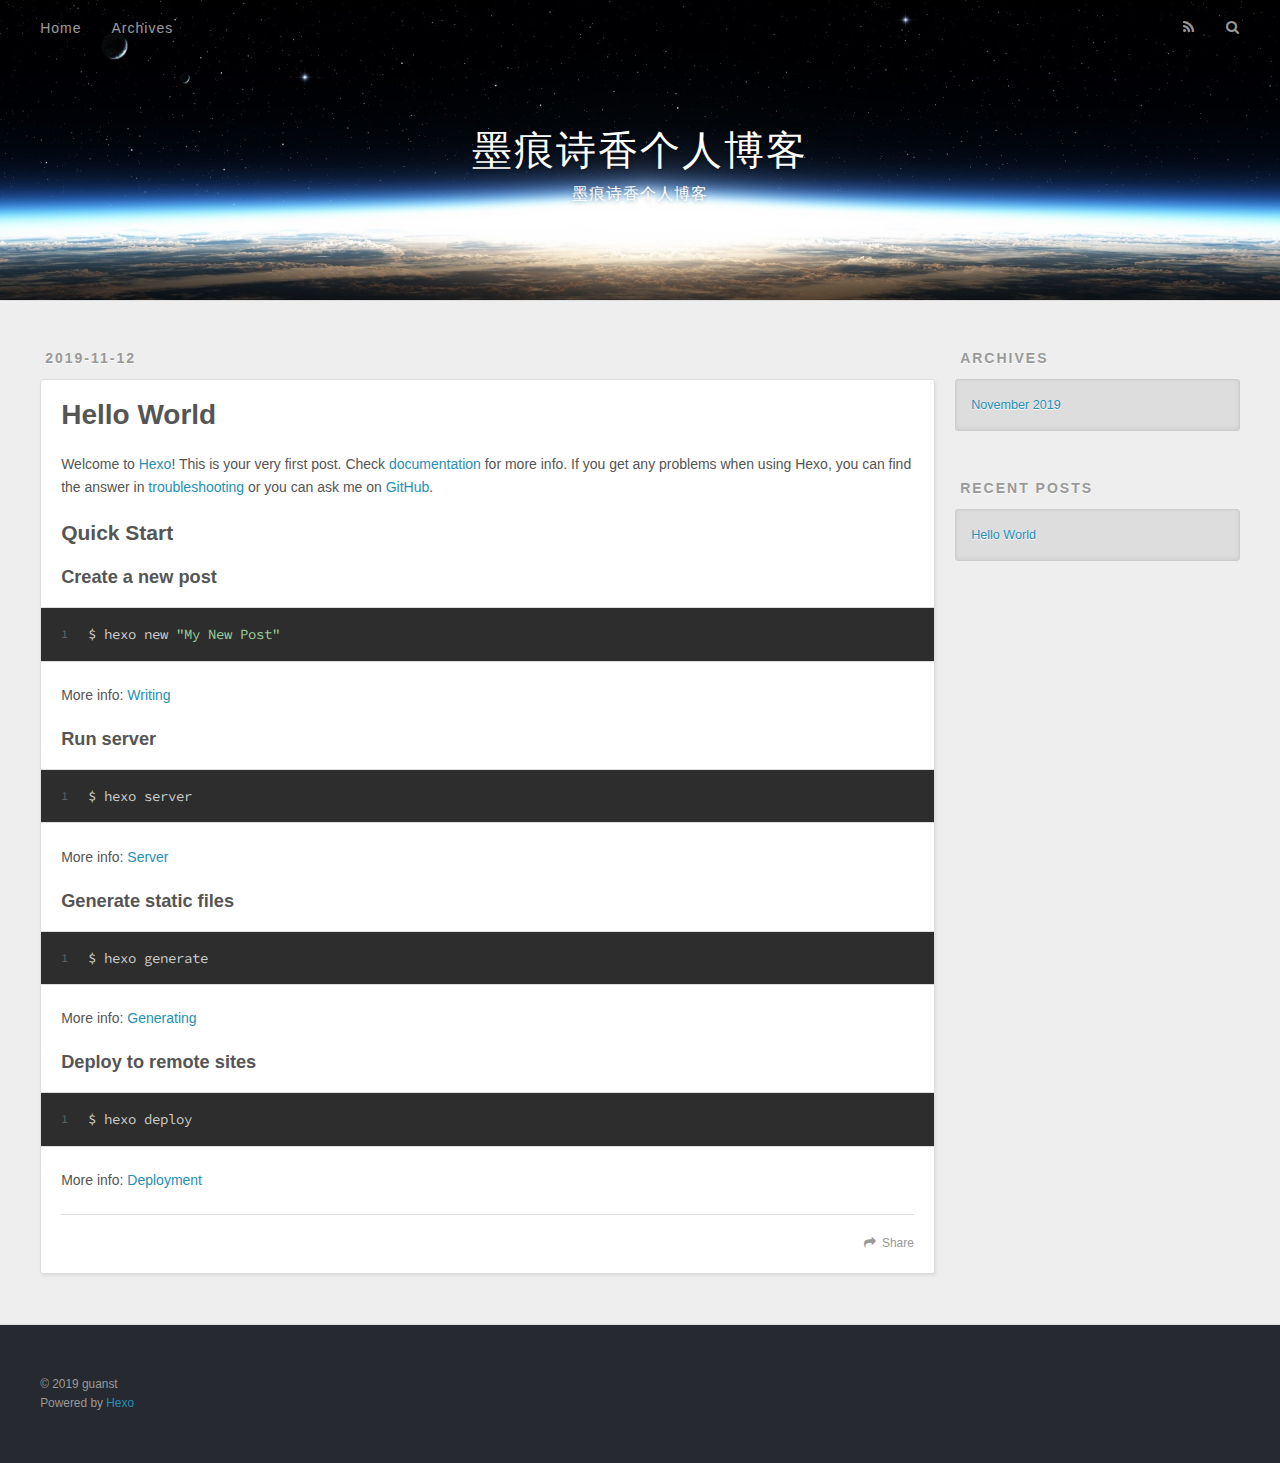
==== commit 33dee079: "Site updated: 2019-11-13 20:54:41" ====
--- a/index.html
+++ b/index.html
@@ -5,16 +5,18 @@
   
 
   
-  <title>Hexo</title>
+  <title>墨痕诗香个人博客</title>
   <meta name="viewport" content="width=device-width, initial-scale=1, maximum-scale=1">
-  <meta property="og:type" content="website">
-<meta property="og:title" content="Hexo">
+  <meta name="description" content="一个phper的进阶之路">
+<meta property="og:type" content="website">
+<meta property="og:title" content="墨痕诗香个人博客">
 <meta property="og:url" content="http:&#x2F;&#x2F;yoursite.com&#x2F;index.html">
-<meta property="og:site_name" content="Hexo">
-<meta property="og:locale" content="en">
+<meta property="og:site_name" content="墨痕诗香个人博客">
+<meta property="og:description" content="一个phper的进阶之路">
+<meta property="og:locale" content="zh-Hans">
 <meta name="twitter:card" content="summary">
   
-    <link rel="alternate" href="/atom.xml" title="Hexo" type="application/atom+xml">
+    <link rel="alternate" href="/atom.xml" title="墨痕诗香个人博客" type="application/atom+xml">
   
   
     <link rel="icon" href="/favicon.png">
@@ -33,8 +35,12 @@
   <div id="header-outer" class="outer">
     <div id="header-title" class="inner">
       <h1 id="logo-wrap">
-        <a href="/" id="logo">Hexo</a>
+        <a href="/" id="logo">墨痕诗香个人博客</a>
       </h1>
+      
+        <h2 id="subtitle-wrap">
+          <a href="/" id="subtitle">墨痕诗香个人博客</a>
+        </h2>
       
     </div>
     <div id="header-inner" class="inner">
@@ -100,7 +106,7 @@
       
     </div>
     <footer class="article-footer">
-      <a data-url="http://yoursite.com/2019/11/12/hello-world/" data-id="ck2vytv7y00003cjfbg6ve66j" class="article-share-link">Share</a>
+      <a data-url="http://yoursite.com/2019/11/12/hello-world/" data-id="ck2xa67bz0000kyjfcuiwekag" class="article-share-link">Share</a>
       
       
     </footer>
@@ -156,7 +162,7 @@
   
   <div class="outer">
     <div id="footer-info" class="inner">
-      &copy; 2019 John Doe<br>
+      &copy; 2019 guanst<br>
       Powered by <a href="http://hexo.io/" target="_blank">Hexo</a>
     </div>
   </div>
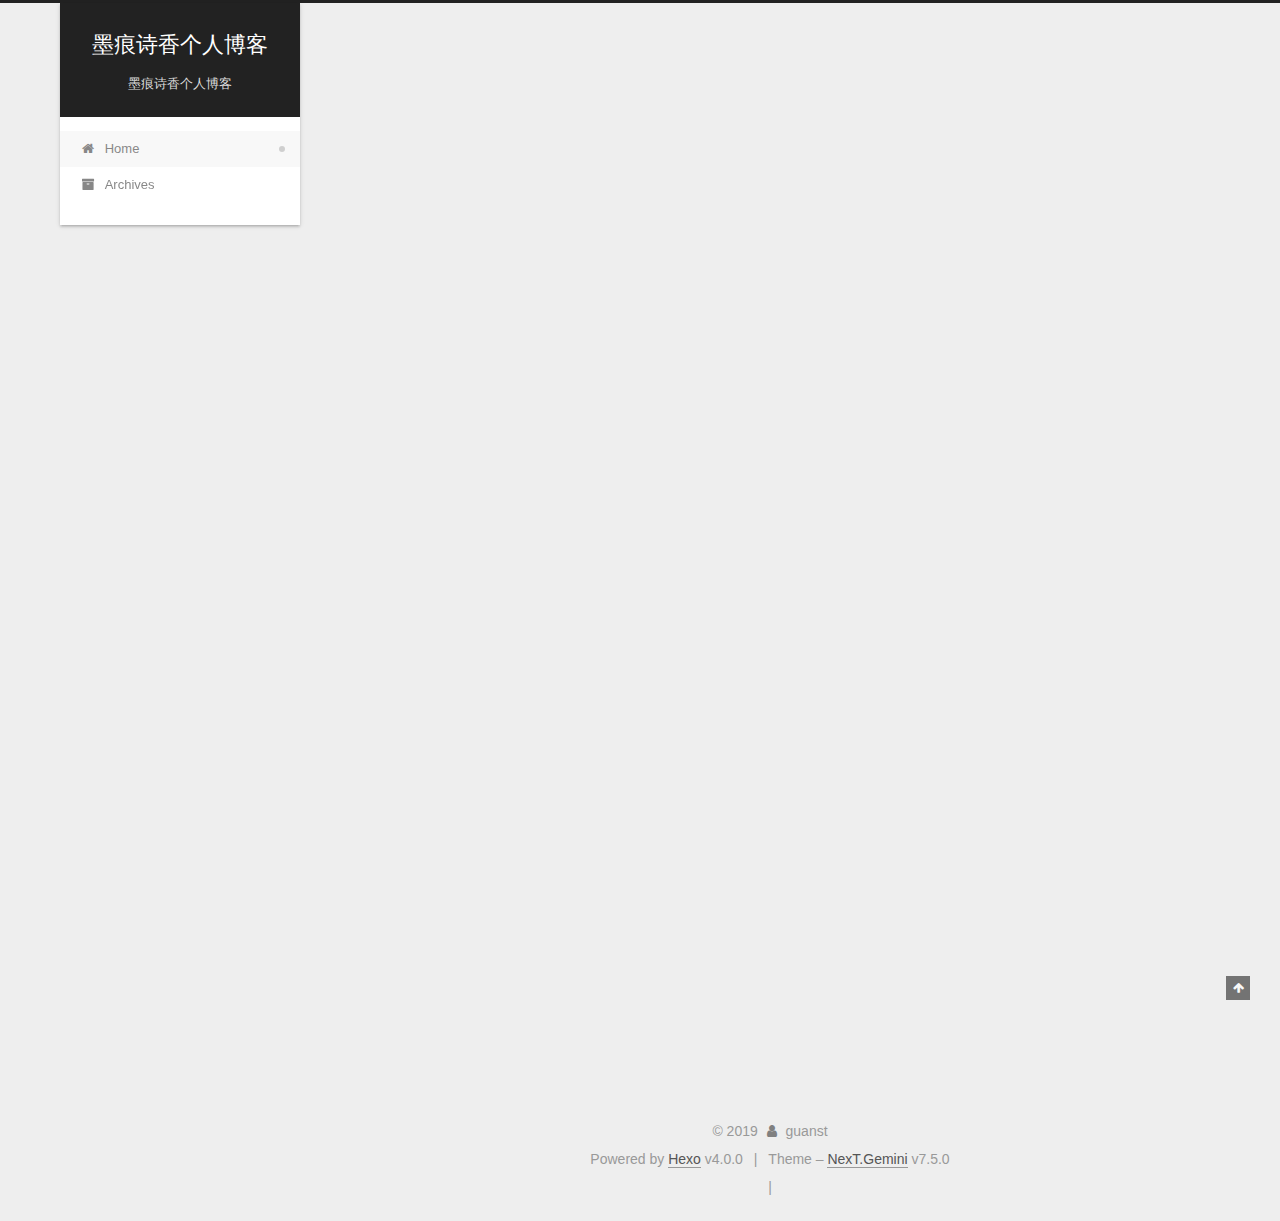
==== commit 5b7ab8b7: "Site updated: 2019-11-13 21:42:31" ====
--- a/index.html
+++ b/index.html
@@ -1,12 +1,56 @@
 <!DOCTYPE html>
-<html>
+<html lang="zh-Hans">
 <head>
-  <meta charset="utf-8">
-  
-
-  
-  <title>墨痕诗香个人博客</title>
-  <meta name="viewport" content="width=device-width, initial-scale=1, maximum-scale=1">
+  <meta charset="UTF-8">
+<meta name="viewport" content="width=device-width, initial-scale=1, maximum-scale=2">
+<meta name="theme-color" content="#222">
+<meta name="generator" content="Hexo 4.0.0">
+  <link rel="apple-touch-icon" sizes="180x180" href="/images/apple-touch-icon-next.png">
+  <link rel="icon" type="image/png" sizes="32x32" href="/images/favicon-32x32-next.png">
+  <link rel="icon" type="image/png" sizes="16x16" href="/images/favicon-16x16-next.png">
+  <link rel="mask-icon" href="/images/logo.svg" color="#222">
+  <link rel="alternate" href="/atom.xml" title="墨痕诗香个人博客" type="application/atom+xml">
+
+<link rel="stylesheet" href="/css/main.css">
+
+
+<link rel="stylesheet" href="/lib/font-awesome/css/font-awesome.min.css">
+
+
+<script id="hexo-configurations">
+  var NexT = window.NexT || {};
+  var CONFIG = {
+    root: '/',
+    scheme: 'Gemini',
+    version: '7.5.0',
+    exturl: false,
+    sidebar: {"position":"left","display":"post","offset":12,"onmobile":false},
+    copycode: {"enable":false,"show_result":false,"style":null},
+    back2top: {"enable":true,"sidebar":false,"scrollpercent":false},
+    bookmark: {"enable":false,"color":"#222","save":"auto"},
+    fancybox: false,
+    mediumzoom: false,
+    lazyload: false,
+    pangu: false,
+    algolia: {
+      appID: '',
+      apiKey: '',
+      indexName: '',
+      hits: {"per_page":10},
+      labels: {"input_placeholder":"Search for Posts","hits_empty":"We didn't find any results for the search: ${query}","hits_stats":"${hits} results found in ${time} ms"}
+    },
+    localsearch: {"enable":false,"trigger":"auto","top_n_per_article":1,"unescape":false,"preload":false},
+    path: 'search.xml',
+    motion: {"enable":true,"async":false,"transition":{"post_block":"fadeIn","post_header":"slideDownIn","post_body":"slideDownIn","coll_header":"slideLeftIn","sidebar":"slideUpIn"}},
+    translation: {
+      copy_button: 'Copy',
+      copy_success: 'Copied',
+      copy_failure: 'Copy failed'
+    },
+    sidebarPadding: 40
+  };
+</script>
+
   <meta name="description" content="一个phper的进阶之路">
 <meta property="og:type" content="website">
 <meta property="og:title" content="墨痕诗香个人博客">
@@ -15,179 +59,444 @@
 <meta property="og:description" content="一个phper的进阶之路">
 <meta property="og:locale" content="zh-Hans">
 <meta name="twitter:card" content="summary">
-  
-    <link rel="alternate" href="/atom.xml" title="墨痕诗香个人博客" type="application/atom+xml">
-  
-  
-    <link rel="icon" href="/favicon.png">
-  
-  
-    <link href="//fonts.googleapis.com/css?family=Source+Code+Pro" rel="stylesheet" type="text/css">
-  
-  <link rel="stylesheet" href="/css/style.css">
+
+<link rel="canonical" href="http://yoursite.com/">
+
+
+<script id="page-configurations">
+  // https://hexo.io/docs/variables.html
+  CONFIG.page = {
+    sidebar: "",
+    isHome: true,
+    isPost: false,
+    isPage: false,
+    isArchive: false
+  };
+</script>
+
+  <title>墨痕诗香个人博客</title>
+  
+
+
+
+
+
+
+  <noscript>
+  <style>
+  .use-motion .brand,
+  .use-motion .menu-item,
+  .sidebar-inner,
+  .use-motion .post-block,
+  .use-motion .pagination,
+  .use-motion .comments,
+  .use-motion .post-header,
+  .use-motion .post-body,
+  .use-motion .collection-header { opacity: initial; }
+
+  .use-motion .site-title,
+  .use-motion .site-subtitle {
+    opacity: initial;
+    top: initial;
+  }
+
+  .use-motion .logo-line-before i { left: initial; }
+  .use-motion .logo-line-after i { right: initial; }
+  </style>
+</noscript>
+
 </head>
 
-<body>
-  <div id="container">
-    <div id="wrap">
-      <header id="header">
-  <div id="banner"></div>
-  <div id="header-outer" class="outer">
-    <div id="header-title" class="inner">
-      <h1 id="logo-wrap">
-        <a href="/" id="logo">墨痕诗香个人博客</a>
-      </h1>
+<body itemscope itemtype="http://schema.org/WebPage">
+  <div class="container use-motion">
+    <div class="headband"></div>
+
+    <header class="header" itemscope itemtype="http://schema.org/WPHeader">
+      <div class="header-inner"><div class="site-brand-container">
+  <div class="site-meta">
+
+    <div>
+      <a href="/" class="brand" rel="start">
+        <span class="logo-line-before"><i></i></span>
+        <span class="site-title">墨痕诗香个人博客</span>
+        <span class="logo-line-after"><i></i></span>
+      </a>
+    </div>
+        <p class="site-subtitle">墨痕诗香个人博客</p>
+  </div>
+
+  <div class="site-nav-toggle">
+    <div class="toggle" aria-label="Toggle navigation bar">
+      <span class="toggle-line toggle-line-first"></span>
+      <span class="toggle-line toggle-line-middle"></span>
+      <span class="toggle-line toggle-line-last"></span>
+    </div>
+  </div>
+</div>
+
+
+<nav class="site-nav">
+  
+  <ul id="menu" class="menu">
+        <li class="menu-item menu-item-home">
+
+    <a href="/" rel="section"><i class="fa fa-fw fa-home"></i>Home</a>
+
+  </li>
+        <li class="menu-item menu-item-archives">
+
+    <a href="/archives/" rel="section"><i class="fa fa-fw fa-archive"></i>Archives</a>
+
+  </li>
+  </ul>
+
+</nav>
+</div>
+    </header>
+
+    
+  <div class="back-to-top">
+    <i class="fa fa-arrow-up"></i>
+    <span>0%</span>
+  </div>
+
+
+    <main class="main">
+      <div class="main-inner">
+        <div class="content-wrap">
+          
+
+          <div class="content">
+            
+
+  <div class="posts-expand">
+        
+  
+  
+  <article itemscope itemtype="http://schema.org/Article" class="post-block home" lang="zh-Hans">
+    <link itemprop="mainEntityOfPage" href="http://yoursite.com/2019/11/12/hello-world/">
+
+    <span hidden itemprop="author" itemscope itemtype="http://schema.org/Person">
+      <meta itemprop="image" content="/images/avatar.gif">
+      <meta itemprop="name" content="guanst">
+      <meta itemprop="description" content="一个phper的进阶之路">
+    </span>
+
+    <span hidden itemprop="publisher" itemscope itemtype="http://schema.org/Organization">
+      <meta itemprop="name" content="墨痕诗香个人博客">
+    </span>
+      <header class="post-header">
+        <h1 class="post-title" itemprop="name headline">
+          
+            <a href="/2019/11/12/hello-world/" class="post-title-link" itemprop="url">Hello World</a>
+        </h1>
+
+        <div class="post-meta">
+            <span class="post-meta-item">
+              <span class="post-meta-item-icon">
+                <i class="fa fa-calendar-o"></i>
+              </span>
+              <span class="post-meta-item-text">Posted on</span>
+
+              <time title="Created: 2019-11-12 22:42:16" itemprop="dateCreated datePublished" datetime="2019-11-12T22:42:16+08:00">2019-11-12</time>
+            </span>
+
+          
+            <span id="/2019/11/12/hello-world/" class="post-meta-item leancloud_visitors" data-flag-title="Hello World" title="Views">
+              <span class="post-meta-item-icon">
+                <i class="fa fa-eye"></i>
+              </span>
+              <span class="post-meta-item-text">Views: </span>
+              <span class="leancloud-visitors-count"></span>
+            </span>
+
+        </div>
+      </header>
+
+    
+    
+    
+    <div class="post-body" itemprop="articleBody">
+
       
-        <h2 id="subtitle-wrap">
-          <a href="/" id="subtitle">墨痕诗香个人博客</a>
-        </h2>
+          <p>Welcome to <a href="https://hexo.io/" target="_blank" rel="noopener">Hexo</a>! This is your very first post. Check <a href="https://hexo.io/docs/" target="_blank" rel="noopener">documentation</a> for more info. If you get any problems when using Hexo, you can find the answer in <a href="https://hexo.io/docs/troubleshooting.html" target="_blank" rel="noopener">troubleshooting</a> or you can ask me on <a href="https://github.com/hexojs/hexo/issues" target="_blank" rel="noopener">GitHub</a>.</p>
+<h2 id="Quick-Start"><a href="#Quick-Start" class="headerlink" title="Quick Start"></a>Quick Start</h2><h3 id="Create-a-new-post"><a href="#Create-a-new-post" class="headerlink" title="Create a new post"></a>Create a new post</h3><figure class="highlight bash"><table><tr><td class="gutter"><pre><span class="line">1</span><br></pre></td><td class="code"><pre><span class="line">$ hexo new <span class="string">"My New Post"</span></span><br></pre></td></tr></table></figure>
+
+<p>More info: <a href="https://hexo.io/docs/writing.html" target="_blank" rel="noopener">Writing</a></p>
+<h3 id="Run-server"><a href="#Run-server" class="headerlink" title="Run server"></a>Run server</h3><figure class="highlight bash"><table><tr><td class="gutter"><pre><span class="line">1</span><br></pre></td><td class="code"><pre><span class="line">$ hexo server</span><br></pre></td></tr></table></figure>
+
+<p>More info: <a href="https://hexo.io/docs/server.html" target="_blank" rel="noopener">Server</a></p>
+<h3 id="Generate-static-files"><a href="#Generate-static-files" class="headerlink" title="Generate static files"></a>Generate static files</h3><figure class="highlight bash"><table><tr><td class="gutter"><pre><span class="line">1</span><br></pre></td><td class="code"><pre><span class="line">$ hexo generate</span><br></pre></td></tr></table></figure>
+
+<p>More info: <a href="https://hexo.io/docs/generating.html" target="_blank" rel="noopener">Generating</a></p>
+<h3 id="Deploy-to-remote-sites"><a href="#Deploy-to-remote-sites" class="headerlink" title="Deploy to remote sites"></a>Deploy to remote sites</h3><figure class="highlight bash"><table><tr><td class="gutter"><pre><span class="line">1</span><br></pre></td><td class="code"><pre><span class="line">$ hexo deploy</span><br></pre></td></tr></table></figure>
+
+<p>More info: <a href="https://hexo.io/docs/one-command-deployment.html" target="_blank" rel="noopener">Deployment</a></p>
+
       
     </div>
-    <div id="header-inner" class="inner">
-      <nav id="main-nav">
-        <a id="main-nav-toggle" class="nav-icon"></a>
+
+    
+    
+    
+      <footer class="post-footer">
+        <div class="post-eof"></div>
+      </footer>
+  </article>
+  
+  
+  
+
+  </div>
+
+  
+
+
+
+          </div>
+          
+
+        </div>
+          
+  
+  <div class="toggle sidebar-toggle">
+    <span class="toggle-line toggle-line-first"></span>
+    <span class="toggle-line toggle-line-middle"></span>
+    <span class="toggle-line toggle-line-last"></span>
+  </div>
+
+  <aside class="sidebar">
+    <div class="sidebar-inner">
+
+      <ul class="sidebar-nav motion-element">
+        <li class="sidebar-nav-toc">
+          Table of Contents
+        </li>
+        <li class="sidebar-nav-overview">
+          Overview
+        </li>
+      </ul>
+
+      <!--noindex-->
+      <div class="post-toc-wrap sidebar-panel">
+      </div>
+      <!--/noindex-->
+
+      <div class="site-overview-wrap sidebar-panel">
+        <div class="site-author motion-element" itemprop="author" itemscope itemtype="http://schema.org/Person">
+  <p class="site-author-name" itemprop="name">guanst</p>
+  <div class="site-description" itemprop="description">一个phper的进阶之路</div>
+</div>
+<div class="site-state-wrap motion-element">
+  <nav class="site-state">
+      <div class="site-state-item site-state-posts">
+          <a href="/archives/">
         
-          <a class="main-nav-link" href="/">Home</a>
+          <span class="site-state-item-count">1</span>
+          <span class="site-state-item-name">posts</span>
+        </a>
+      </div>
+  </nav>
+</div>
+  <div class="feed-link motion-element">
+    <a href="/atom.xml" rel="alternate">
+      <i class="fa fa-rss"></i>RSS
+    </a>
+  </div>
+
+
+
+      </div>
+
+    </div>
+  </aside>
+  <div id="sidebar-dimmer"></div>
+
+
+      </div>
+    </main>
+
+    <footer class="footer">
+      <div class="footer-inner">
         
-          <a class="main-nav-link" href="/archives">Archives</a>
+
+<div class="copyright">
+  
+  &copy; 
+  <span itemprop="copyrightYear">2019</span>
+  <span class="with-love">
+    <i class="fa fa-user"></i>
+  </span>
+  <span class="author" itemprop="copyrightHolder">guanst</span>
+</div>
+  <div class="powered-by">Powered by <a href="https://hexo.io/" class="theme-link" rel="noopener" target="_blank">Hexo</a> v4.0.0
+  </div>
+  <span class="post-meta-divider">|</span>
+  <div class="theme-info">Theme – <a href="https://theme-next.org/" class="theme-link" rel="noopener" target="_blank">NexT.Gemini</a> v7.5.0
+  </div>
+
         
-      </nav>
-      <nav id="sub-nav">
-        
-          <a id="nav-rss-link" class="nav-icon" href="/atom.xml" title="RSS Feed"></a>
-        
-        <a id="nav-search-btn" class="nav-icon" title="Search"></a>
-      </nav>
-      <div id="search-form-wrap">
-        <form action="//google.com/search" method="get" accept-charset="UTF-8" class="search-form"><input type="search" name="q" class="search-form-input" placeholder="Search"><button type="submit" class="search-form-submit">&#xF002;</button><input type="hidden" name="sitesearch" value="http://yoursite.com"></form>
-      </div>
-    </div>
-  </div>
-</header>
-      <div class="outer">
-        <section id="main">
-  
-    <article id="post-hello-world" class="article article-type-post" itemscope itemprop="blogPost">
-  <div class="article-meta">
-    <a href="/2019/11/12/hello-world/" class="article-date">
-  <time datetime="2019-11-12T14:42:16.344Z" itemprop="datePublished">2019-11-12</time>
-</a>
-    
-  </div>
-  <div class="article-inner">
-    
-    
-      <header class="article-header">
-        
-  
-    <h1 itemprop="name">
-      <a class="article-title" href="/2019/11/12/hello-world/">Hello World</a>
-    </h1>
-  
-
-      </header>
-    
-    <div class="article-entry" itemprop="articleBody">
-      
-        <p>Welcome to <a href="https://hexo.io/" target="_blank" rel="noopener">Hexo</a>! This is your very first post. Check <a href="https://hexo.io/docs/" target="_blank" rel="noopener">documentation</a> for more info. If you get any problems when using Hexo, you can find the answer in <a href="https://hexo.io/docs/troubleshooting.html" target="_blank" rel="noopener">troubleshooting</a> or you can ask me on <a href="https://github.com/hexojs/hexo/issues" target="_blank" rel="noopener">GitHub</a>.</p>
-<h2 id="Quick-Start"><a href="#Quick-Start" class="headerlink" title="Quick Start"></a>Quick Start</h2><h3 id="Create-a-new-post"><a href="#Create-a-new-post" class="headerlink" title="Create a new post"></a>Create a new post</h3><figure class="highlight bash"><table><tr><td class="gutter"><pre><span class="line">1</span><br></pre></td><td class="code"><pre><span class="line">$ hexo new <span class="string">"My New Post"</span></span><br></pre></td></tr></table></figure>
-
-<p>More info: <a href="https://hexo.io/docs/writing.html" target="_blank" rel="noopener">Writing</a></p>
-<h3 id="Run-server"><a href="#Run-server" class="headerlink" title="Run server"></a>Run server</h3><figure class="highlight bash"><table><tr><td class="gutter"><pre><span class="line">1</span><br></pre></td><td class="code"><pre><span class="line">$ hexo server</span><br></pre></td></tr></table></figure>
-
-<p>More info: <a href="https://hexo.io/docs/server.html" target="_blank" rel="noopener">Server</a></p>
-<h3 id="Generate-static-files"><a href="#Generate-static-files" class="headerlink" title="Generate static files"></a>Generate static files</h3><figure class="highlight bash"><table><tr><td class="gutter"><pre><span class="line">1</span><br></pre></td><td class="code"><pre><span class="line">$ hexo generate</span><br></pre></td></tr></table></figure>
-
-<p>More info: <a href="https://hexo.io/docs/generating.html" target="_blank" rel="noopener">Generating</a></p>
-<h3 id="Deploy-to-remote-sites"><a href="#Deploy-to-remote-sites" class="headerlink" title="Deploy to remote sites"></a>Deploy to remote sites</h3><figure class="highlight bash"><table><tr><td class="gutter"><pre><span class="line">1</span><br></pre></td><td class="code"><pre><span class="line">$ hexo deploy</span><br></pre></td></tr></table></figure>
-
-<p>More info: <a href="https://hexo.io/docs/one-command-deployment.html" target="_blank" rel="noopener">Deployment</a></p>
-
-      
-    </div>
-    <footer class="article-footer">
-      <a data-url="http://yoursite.com/2019/11/12/hello-world/" data-id="ck2xa67bz0000kyjfcuiwekag" class="article-share-link">Share</a>
-      
-      
-    </footer>
-  </div>
-  
-</article>
-
-
-  
-
-
-</section>
-        
-          <aside id="sidebar">
-  
-    
-
-  
-    
-
-  
-    
-  
-    
-  <div class="widget-wrap">
-    <h3 class="widget-title">Archives</h3>
-    <div class="widget">
-      <ul class="archive-list"><li class="archive-list-item"><a class="archive-list-link" href="/archives/2019/11/">November 2019</a></li></ul>
-    </div>
-  </div>
-
-
-  
-    
-  <div class="widget-wrap">
-    <h3 class="widget-title">Recent Posts</h3>
-    <div class="widget">
-      <ul>
-        
-          <li>
-            <a href="/2019/11/12/hello-world/">Hello World</a>
-          </li>
-        
-      </ul>
-    </div>
-  </div>
-
-  
-</aside>
+<div class="busuanzi-count">
+  <script async src="https://busuanzi.ibruce.info/busuanzi/2.3/busuanzi.pure.mini.js"></script>
+    <span class="post-meta-item" id="busuanzi_container_site_uv" style="display: none;">
+      <span class="post-meta-item-icon">
+        <i class="fa fa-user"></i>
+      </span>
+      <span class="site-uv" title="Total Visitors">
+        <span id="busuanzi_value_site_uv"></span>
+      </span>
+    </span>
+    <span class="post-meta-divider">|</span>
+    <span class="post-meta-item" id="busuanzi_container_site_pv" style="display: none;">
+      <span class="post-meta-item-icon">
+        <i class="fa fa-eye"></i>
+      </span>
+      <span class="site-pv" title="Total Views">
+        <span id="busuanzi_value_site_pv"></span>
+      </span>
+    </span>
+</div>
+
+
+
+
+
+
+  <script>
+  function leancloudSelector(url) {
+    return document.getElementById(url).querySelector('.leancloud-visitors-count');
+  }
+  if (CONFIG.page.isPost) {
+    function addCount(Counter) {
+      var visitors = document.querySelector('.leancloud_visitors');
+      var url = visitors.getAttribute('id').trim();
+      var title = visitors.getAttribute('data-flag-title').trim();
+
+      Counter('get', `/classes/Counter?where=${JSON.stringify({ url })}`)
+        .then(response => response.json())
+        .then(({ results }) => {
+          if (results.length > 0) {
+            var counter = results[0];
+            Counter('put', '/classes/Counter/' + counter.objectId, { time: { '__op': 'Increment', 'amount': 1 } })
+              .then(response => response.json())
+              .then(() => {
+                leancloudSelector(url).innerText = counter.time + 1;
+              })
+              .catch(error => {
+                console.log('Failed to save visitor count', error);
+              })
+          } else {
+              leancloudSelector(url).innerText = 'Counter not initialized! More info at console err msg.';
+              console.error('ATTENTION! LeanCloud counter has security bug, see how to solve it here: https://github.com/theme-next/hexo-leancloud-counter-security. \n However, you can still use LeanCloud without security, by setting `security` option to `false`.');
+            
+          }
+        })
+        .catch(error => {
+          console.log('LeanCloud Counter Error', error);
+        });
+    }
+  } else {
+    function showTime(Counter) {
+      var visitors = document.querySelectorAll('.leancloud_visitors');
+      var entries = [...visitors].map(element => {
+        return element.getAttribute('id').trim();
+      });
+
+      Counter('get', `/classes/Counter?where=${JSON.stringify({ url: { '$in': entries } })}`)
+        .then(response => response.json())
+        .then(({ results }) => {
+          if (results.length === 0) {
+            document.querySelectorAll('.leancloud_visitors .leancloud-visitors-count').forEach(element => {
+              element.innerText = 0;
+            });
+            return;
+          }
+          for (var i = 0; i < results.length; i++) {
+            var item = results[i];
+            var url = item.url;
+            var time = item.time;
+            leancloudSelector(url).innerText = time;
+          }
+          for (var i = 0; i < entries.length; i++) {
+            var url = entries[i];
+            var element = leancloudSelector(url);
+            if (element.innerText == '') {
+              element.innerText = 0;
+            }
+          }
+        })
+        .catch(error => {
+          console.log('LeanCloud Counter Error', error);
+        });
+    }
+  }
+
+  fetch('https://app-router.leancloud.cn/2/route?appId=sKjv79POI4tBnHwxhqz3hYM5-gzGzoHsz')
+    .then(response => response.json())
+    .then(({ api_server }) => {
+      var Counter = (method, url, data) => {
+        return fetch(`https://${api_server}/1.1${url}`, {
+          method: method,
+          headers: {
+            'X-LC-Id': 'sKjv79POI4tBnHwxhqz3hYM5-gzGzoHsz',
+            'X-LC-Key': 'JWf7TqKYXSxd8lKvXttzEb9E',
+            'Content-Type': 'application/json',
+          },
+          body: JSON.stringify(data)
+        });
+      };
+      if (CONFIG.page.isPost) {
+        const localhost = /http:\/\/(localhost|127.0.0.1|0.0.0.0)/;
+        if (localhost.test(document.URL)) return;
+        addCount(Counter);
+      } else if (document.querySelectorAll('.post-title-link').length >= 1) {
+        showTime(Counter);
+      }
+    });
+  </script>
+
+
+
+
+
+
         
       </div>
-      <footer id="footer">
-  
-  <div class="outer">
-    <div id="footer-info" class="inner">
-      &copy; 2019 guanst<br>
-      Powered by <a href="http://hexo.io/" target="_blank">Hexo</a>
-    </div>
-  </div>
-</footer>
-    </div>
-    <nav id="mobile-nav">
-  
-    <a href="/" class="mobile-nav-link">Home</a>
-  
-    <a href="/archives" class="mobile-nav-link">Archives</a>
-  
-</nav>
-    
-
-<script src="//ajax.googleapis.com/ajax/libs/jquery/2.0.3/jquery.min.js"></script>
-
-
-  <link rel="stylesheet" href="/fancybox/jquery.fancybox.css">
-  <script src="/fancybox/jquery.fancybox.pack.js"></script>
-
-
-<script src="/js/script.js"></script>
-
-
-
-  </div>
+    </footer>
+  </div>
+
+  
+  <script src="/lib/anime.min.js"></script>
+  <script src="/lib/velocity/velocity.min.js"></script>
+  <script src="/lib/velocity/velocity.ui.min.js"></script>
+<script src="/js/utils.js"></script><script src="/js/motion.js"></script>
+<script src="/js/schemes/pisces.js"></script>
+<script src="/js/next-boot.js"></script>
+
+
+
+  
+
+
+
+
+
+
+
+
+
+
+
+
+
+
+
+
+  
+
+  
+
 </body>
-</html>+</html>
+<!-- 页面点击小红心 -->
+<script type="text/javascript" src="/js/src/clicklove.js"></script>
--- a/css/main.css
+++ b/css/main.css
@@ -0,0 +1,2616 @@
+html {
+  line-height: 1.15; /* 1 */
+  -webkit-text-size-adjust: 100%; /* 2 */
+}
+body {
+  margin: 0;
+}
+main {
+  display: block;
+}
+h1 {
+  font-size: 2em;
+  margin: 0.67em 0;
+}
+hr {
+  box-sizing: content-box; /* 1 */
+  height: 0; /* 1 */
+  overflow: visible; /* 2 */
+}
+pre {
+  font-family: monospace, monospace; /* 1 */
+  font-size: 1em; /* 2 */
+}
+a {
+  background: transparent;
+}
+abbr[title] {
+  border-bottom: none; /* 1 */
+  text-decoration: underline; /* 2 */
+  text-decoration: underline dotted; /* 2 */
+}
+b,
+strong {
+  font-weight: bolder;
+}
+code,
+kbd,
+samp {
+  font-family: monospace, monospace; /* 1 */
+  font-size: 1em; /* 2 */
+}
+small {
+  font-size: 80%;
+}
+sub,
+sup {
+  font-size: 75%;
+  line-height: 0;
+  position: relative;
+  vertical-align: baseline;
+}
+sub {
+  bottom: -0.25em;
+}
+sup {
+  top: -0.5em;
+}
+img {
+  border-style: none;
+}
+button,
+input,
+optgroup,
+select,
+textarea {
+  font-family: inherit; /* 1 */
+  font-size: 100%; /* 1 */
+  line-height: 1.15; /* 1 */
+  margin: 0; /* 2 */
+}
+button,
+input {
+/* 1 */
+  overflow: visible;
+}
+button,
+select {
+/* 1 */
+  text-transform: none;
+}
+button,
+[type='button'],
+[type='reset'],
+[type='submit'] {
+  -webkit-appearance: button;
+}
+button::-moz-focus-inner,
+[type='button']::-moz-focus-inner,
+[type='reset']::-moz-focus-inner,
+[type='submit']::-moz-focus-inner {
+  border-style: none;
+  padding: 0;
+}
+button:-moz-focusring,
+[type='button']:-moz-focusring,
+[type='reset']:-moz-focusring,
+[type='submit']:-moz-focusring {
+  outline: 1px dotted ButtonText;
+}
+fieldset {
+  padding: 0.35em 0.75em 0.625em;
+}
+legend {
+  box-sizing: border-box; /* 1 */
+  color: inherit; /* 2 */
+  display: table; /* 1 */
+  max-width: 100%; /* 1 */
+  padding: 0; /* 3 */
+  white-space: normal; /* 1 */
+}
+progress {
+  vertical-align: baseline;
+}
+textarea {
+  overflow: auto;
+}
+[type='checkbox'],
+[type='radio'] {
+  box-sizing: border-box; /* 1 */
+  padding: 0; /* 2 */
+}
+[type='number']::-webkit-inner-spin-button,
+[type='number']::-webkit-outer-spin-button {
+  height: auto;
+}
+[type='search'] {
+  outline-offset: -2px; /* 2 */
+  -webkit-appearance: textfield; /* 1 */
+}
+[type='search']::-webkit-search-decoration {
+  -webkit-appearance: none;
+}
+::-webkit-file-upload-button {
+  font: inherit; /* 2 */
+  -webkit-appearance: button; /* 1 */
+}
+details {
+  display: block;
+}
+summary {
+  display: list-item;
+}
+template {
+  display: none;
+}
+[hidden] {
+  display: none;
+}
+::selection {
+  background: #262a30;
+  color: #fff;
+}
+html,
+body {
+  height: 100%;
+}
+body {
+  background: #eee;
+  color: #555;
+  font-family: 'Lato', "PingFang SC", "Microsoft YaHei", sans-serif;
+  font-size: 1em;
+  line-height: 2;
+}
+@media (max-width: 991px) {
+  body {
+    padding-left: 0 !important;
+    padding-right: 0 !important;
+  }
+}
+h1,
+h2,
+h3,
+h4,
+h5,
+h6 {
+  font-family: 'Lato', "PingFang SC", "Microsoft YaHei", sans-serif;
+  font-weight: bold;
+  line-height: 1.5;
+  margin: 20px 0 15px;
+  padding: 0;
+}
+h1 {
+  font-size: 1.5em;
+}
+h2 {
+  font-size: 1.375em;
+}
+h3 {
+  font-size: 1.25em;
+}
+h4 {
+  font-size: 1.125em;
+}
+h5 {
+  font-size: 1em;
+}
+h6 {
+  font-size: 0.875em;
+}
+p {
+  margin: 0 0 20px 0;
+}
+a,
+span.exturl {
+  overflow-wrap: break-word;
+  word-wrap: break-word;
+  border-bottom: 1px solid #999;
+  color: #555;
+  outline: 0;
+  text-decoration: none;
+  cursor: pointer;
+}
+a:hover,
+span.exturl:hover {
+  border-bottom-color: #222;
+  color: #222;
+}
+iframe,
+img,
+video {
+  display: block;
+  margin-left: auto;
+  margin-right: auto;
+  max-width: 100%;
+}
+hr {
+  background-color: #ddd;
+  background-image: repeating-linear-gradient(-45deg, #fff, #fff 4px, transparent 4px, transparent 8px);
+  border: 0;
+  height: 3px;
+  margin: 40px 0;
+}
+blockquote {
+  border-left: 4px solid #ddd;
+  color: #666;
+  margin: 0;
+  padding: 0 15px;
+}
+blockquote cite::before {
+  content: '-';
+  padding: 0 5px;
+}
+dt {
+  font-weight: 700;
+}
+dd {
+  margin: 0;
+  padding: 0;
+}
+kbd {
+  background-color: #f5f5f5;
+  background-image: linear-gradient(#eee, #fff, #eee);
+  border: 1px solid #ccc;
+  border-radius: 0.2em;
+  box-shadow: 0.1em 0.1em 0.2em rgba(0,0,0,0.1);
+  font-family: inherit;
+  padding: 0.1em 0.3em;
+  white-space: nowrap;
+}
+.table-container {
+  -webkit-overflow-scrolling: touch;
+  overflow: auto;
+}
+table {
+  border-collapse: collapse;
+  border-spacing: 0;
+  font-size: 0.875em;
+  margin: 0 0 20px 0;
+  width: 100%;
+}
+table > tbody > tr:nth-of-type(odd) {
+  background: #f9f9f9;
+}
+table > tbody > tr:hover {
+  background: #f5f5f5;
+}
+caption,
+th,
+td {
+  font-weight: normal;
+  padding: 8px;
+  text-align: left;
+  vertical-align: middle;
+}
+th,
+td {
+  border: 1px solid #ddd;
+  border-bottom: 3px solid #ddd;
+}
+th {
+  font-weight: 700;
+  padding-bottom: 10px;
+}
+td {
+  border-bottom-width: 1px;
+}
+.btn {
+  background: #fff;
+  border: 2px solid #555;
+  border-radius: 2px;
+  color: #555;
+  display: inline-block;
+  font-size: 0.875em;
+  line-height: 2;
+  padding: 0 20px;
+  text-decoration: none;
+  transition-property: background-color;
+  transition-delay: 0s;
+  transition-duration: 0.2s;
+  transition-timing-function: ease-in-out;
+}
+.btn:hover {
+  background: #222;
+  border-color: #222;
+  color: #fff;
+}
+.btn + .btn {
+  margin: 0 0 8px 8px;
+}
+.btn .fa-fw {
+  text-align: left;
+  width: 1.285714285714286em;
+}
+.toggle {
+  line-height: 0;
+}
+.toggle .toggle-line {
+  background: #fff;
+  display: inline-block;
+  height: 2px;
+  left: 0;
+  position: relative;
+  top: 0;
+  transition: all 0.4s;
+  vertical-align: top;
+  width: 100%;
+}
+.toggle .toggle-line:not(:first-child) {
+  margin-top: 3px;
+}
+.toggle.toggle-arrow .toggle-line-first {
+  left: 50%;
+  top: 2px;
+  transform: rotate(45deg);
+  width: 50%;
+}
+.toggle.toggle-arrow .toggle-line-middle {
+  left: 2px;
+  width: 90%;
+}
+.toggle.toggle-arrow .toggle-line-last {
+  left: 50%;
+  top: -2px;
+  transform: rotate(-45deg);
+  width: 50%;
+}
+.toggle.toggle-close .toggle-line-first {
+  transform: rotate(-45deg);
+  top: 5px;
+}
+.toggle.toggle-close .toggle-line-middle {
+  opacity: 0;
+}
+.toggle.toggle-close .toggle-line-last {
+  transform: rotate(45deg);
+  top: -5px;
+}
+pre,
+.highlight {
+  background: #f7f7f7;
+  color: #4d4d4c;
+  line-height: 1.6;
+  margin: 0 auto 20px;
+}
+pre,
+code {
+  font-family: consolas, Menlo, monospace, "PingFang SC", "Microsoft YaHei";
+}
+code {
+  background: #eee;
+  border-radius: 3px;
+  color: #555;
+  padding: 2px 4px;
+  overflow-wrap: break-word;
+  word-wrap: break-word;
+}
+pre {
+  overflow: auto;
+  padding: 10px;
+}
+pre code {
+  background: none;
+  color: #4d4d4c;
+  font-size: 0.875em;
+  padding: 0;
+  text-shadow: none;
+}
+.highlight *::selection {
+  background: #d6d6d6;
+}
+.highlight pre {
+  border: 0;
+  margin: 0;
+  padding: 10px 0;
+}
+.highlight table {
+  border: 0;
+  margin: 0;
+  width: auto;
+}
+.highlight td {
+  border: 0;
+  padding: 0;
+}
+.highlight figcaption {
+  background: #eee;
+  color: #4d4d4c;
+  line-height: 1em;
+  margin: 0;
+  padding: 0.5em;
+}
+.highlight figcaption::before,
+.highlight figcaption::after {
+  content: ' ';
+  display: table;
+}
+.highlight figcaption::after {
+  clear: both;
+}
+.highlight figcaption a {
+  color: #4d4d4c;
+  float: right;
+}
+.highlight figcaption a:hover {
+  border-bottom-color: #4d4d4c;
+}
+.highlight .gutter pre {
+  background: #eff2f3;
+  color: #869194;
+  padding-left: 10px;
+  padding-right: 10px;
+  text-align: right;
+}
+.highlight .code pre {
+  background: #f7f7f7;
+  padding-left: 10px;
+  width: 100%;
+}
+.gutter {
+  -moz-user-select: none;
+  -ms-user-select: none;
+  -webkit-user-select: none;
+  user-select: none;
+}
+.gist table {
+  width: auto;
+}
+.gist table td {
+  border: 0;
+}
+pre .deletion {
+  background: #fdd;
+}
+pre .addition {
+  background: #dfd;
+}
+pre .meta {
+  color: #eab700;
+  -moz-user-select: none;
+  -ms-user-select: none;
+  -webkit-user-select: none;
+  user-select: none;
+}
+pre .comment {
+  color: #8e908c;
+}
+pre .variable,
+pre .attribute,
+pre .tag,
+pre .name,
+pre .regexp,
+pre .ruby .constant,
+pre .xml .tag .title,
+pre .xml .pi,
+pre .xml .doctype,
+pre .html .doctype,
+pre .css .id,
+pre .css .class,
+pre .css .pseudo {
+  color: #c82829;
+}
+pre .number,
+pre .preprocessor,
+pre .built_in,
+pre .builtin-name,
+pre .literal,
+pre .params,
+pre .constant,
+pre .command {
+  color: #f5871f;
+}
+pre .ruby .class .title,
+pre .css .rules .attribute,
+pre .string,
+pre .symbol,
+pre .value,
+pre .inheritance,
+pre .header,
+pre .ruby .symbol,
+pre .xml .cdata,
+pre .special,
+pre .formula {
+  color: #718c00;
+}
+pre .title,
+pre .css .hexcolor {
+  color: #3e999f;
+}
+pre .function,
+pre .python .decorator,
+pre .python .title,
+pre .ruby .function .title,
+pre .ruby .title .keyword,
+pre .perl .sub,
+pre .javascript .title,
+pre .coffeescript .title {
+  color: #4271ae;
+}
+pre .keyword,
+pre .javascript .function {
+  color: #8959a8;
+}
+.blockquote-center {
+  border-left: none;
+  margin: 40px 0;
+  padding: 0;
+  position: relative;
+  text-align: center;
+}
+.blockquote-center::before,
+.blockquote-center::after {
+  background-repeat: no-repeat;
+  background-size: 22px 22px;
+  content: ' ';
+  display: block;
+  height: 24px;
+  opacity: 0.2;
+  position: absolute;
+  width: 100%;
+}
+.blockquote-center::before {
+  background-image: url("../images/quote-l.svg");
+  background-position: 0 -6px;
+  border-top: 1px solid #ccc;
+  top: -20px;
+}
+.blockquote-center::after {
+  background-image: url("../images/quote-r.svg");
+  background-position: 100% 8px;
+  border-bottom: 1px solid #ccc;
+  bottom: -20px;
+}
+.blockquote-center p,
+.blockquote-center div {
+  text-align: center;
+}
+.post-body .group-picture img {
+  border: 0;
+  margin: 0 auto;
+  padding: 0 3px;
+}
+.post-body .group-picture-row {
+  margin-bottom: 6px;
+  overflow: hidden;
+}
+.post-body .group-picture-column {
+  float: left;
+  margin-bottom: 10px;
+}
+.post-body .label {
+  display: inline;
+  padding: 0 2px;
+}
+.post-body .label.default {
+  background: #f0f0f0;
+}
+.post-body .label.primary {
+  background: #efe6f7;
+}
+.post-body .label.info {
+  background: #e5f2f8;
+}
+.post-body .label.success {
+  background: #e7f4e9;
+}
+.post-body .label.warning {
+  background: #fcf6e1;
+}
+.post-body .label.danger {
+  background: #fae8eb;
+}
+.post-body .tabs {
+  margin-bottom: 20px;
+}
+.post-body .tabs,
+.tabs-comment {
+  display: block;
+  padding-top: 10px;
+  position: relative;
+}
+.post-body .tabs ul.nav-tabs,
+.tabs-comment ul.nav-tabs {
+  display: flex;
+  flex-wrap: wrap;
+  margin: 0;
+  margin-bottom: -1px;
+  padding: 0;
+}
+@media (max-width: 413px) {
+  .post-body .tabs ul.nav-tabs,
+  .tabs-comment ul.nav-tabs {
+    display: block;
+    margin-bottom: 5px;
+  }
+}
+.post-body .tabs ul.nav-tabs li.tab,
+.tabs-comment ul.nav-tabs li.tab {
+  background: #fff;
+  border-bottom: 1px solid #ddd;
+  border-left: 1px solid transparent;
+  border-right: 1px solid transparent;
+  border-top: 3px solid transparent;
+  flex-grow: 1;
+  list-style-type: none;
+}
+@media (max-width: 413px) {
+  .post-body .tabs ul.nav-tabs li.tab,
+  .tabs-comment ul.nav-tabs li.tab {
+    border-bottom: 1px solid transparent;
+    border-left: 3px solid transparent;
+    border-right: 1px solid transparent;
+    border-top: 1px solid transparent;
+  }
+}
+.post-body .tabs ul.nav-tabs li.tab a,
+.tabs-comment ul.nav-tabs li.tab a {
+  border-bottom: initial;
+  display: block;
+  line-height: 1.8em;
+  outline: 0;
+  padding: 0.25em 0.75em;
+  text-align: center;
+  transition-delay: 0s;
+  transition-duration: 0.2s;
+  transition-timing-function: ease-out;
+}
+.post-body .tabs ul.nav-tabs li.tab a i,
+.tabs-comment ul.nav-tabs li.tab a i {
+  width: 1.285714285714286em;
+}
+.post-body .tabs ul.nav-tabs li.tab.active,
+.tabs-comment ul.nav-tabs li.tab.active {
+  border-bottom: 1px solid transparent;
+  border-left: 1px solid #ddd;
+  border-right: 1px solid #ddd;
+  border-top: 3px solid #fc6423;
+}
+@media (max-width: 413px) {
+  .post-body .tabs ul.nav-tabs li.tab.active,
+  .tabs-comment ul.nav-tabs li.tab.active {
+    border-bottom: 1px solid #ddd;
+    border-left: 3px solid #fc6423;
+    border-right: 1px solid #ddd;
+    border-top: 1px solid #ddd;
+  }
+}
+.post-body .tabs ul.nav-tabs li.tab.active a,
+.tabs-comment ul.nav-tabs li.tab.active a {
+  color: #555;
+  cursor: default;
+}
+.post-body .tabs .tab-content .tab-pane,
+.tabs-comment .tab-content .tab-pane {
+  border: 1px solid #ddd;
+  padding: 20px 20px 0 20px;
+}
+.post-body .tabs .tab-content .tab-pane:not(.active),
+.tabs-comment .tab-content .tab-pane:not(.active) {
+  display: none;
+}
+.post-body .tabs .tab-content .tab-pane.active,
+.tabs-comment .tab-content .tab-pane.active {
+  display: block;
+}
+.post-body .note {
+  margin-bottom: 20px;
+  padding: 15px;
+  position: relative;
+  border: 1px solid #eee;
+  border-left-width: 5px;
+  border-radius: 3px;
+}
+.post-body .note h2,
+.post-body .note h3,
+.post-body .note h4,
+.post-body .note h5,
+.post-body .note h6 {
+  margin-top: 0;
+  border-bottom: initial;
+  margin-bottom: 0;
+  padding-top: 0;
+}
+.post-body .note p:first-child,
+.post-body .note ul:first-child,
+.post-body .note ol:first-child,
+.post-body .note table:first-child,
+.post-body .note pre:first-child,
+.post-body .note blockquote:first-child,
+.post-body .note img:first-child {
+  margin-top: 0;
+}
+.post-body .note p:last-child,
+.post-body .note ul:last-child,
+.post-body .note ol:last-child,
+.post-body .note table:last-child,
+.post-body .note pre:last-child,
+.post-body .note blockquote:last-child,
+.post-body .note img:last-child {
+  margin-bottom: 0;
+}
+.post-body .note.default {
+  border-left-color: #777;
+}
+.post-body .note.default h2,
+.post-body .note.default h3,
+.post-body .note.default h4,
+.post-body .note.default h5,
+.post-body .note.default h6 {
+  color: #777;
+}
+.post-body .note.primary {
+  border-left-color: #6f42c1;
+}
+.post-body .note.primary h2,
+.post-body .note.primary h3,
+.post-body .note.primary h4,
+.post-body .note.primary h5,
+.post-body .note.primary h6 {
+  color: #6f42c1;
+}
+.post-body .note.info {
+  border-left-color: #428bca;
+}
+.post-body .note.info h2,
+.post-body .note.info h3,
+.post-body .note.info h4,
+.post-body .note.info h5,
+.post-body .note.info h6 {
+  color: #428bca;
+}
+.post-body .note.success {
+  border-left-color: #5cb85c;
+}
+.post-body .note.success h2,
+.post-body .note.success h3,
+.post-body .note.success h4,
+.post-body .note.success h5,
+.post-body .note.success h6 {
+  color: #5cb85c;
+}
+.post-body .note.warning {
+  border-left-color: #f0ad4e;
+}
+.post-body .note.warning h2,
+.post-body .note.warning h3,
+.post-body .note.warning h4,
+.post-body .note.warning h5,
+.post-body .note.warning h6 {
+  color: #f0ad4e;
+}
+.post-body .note.danger {
+  border-left-color: #d9534f;
+}
+.post-body .note.danger h2,
+.post-body .note.danger h3,
+.post-body .note.danger h4,
+.post-body .note.danger h5,
+.post-body .note.danger h6 {
+  color: #d9534f;
+}
+.pagination .prev,
+.pagination .next,
+.pagination .page-number,
+.pagination .space {
+  display: inline-block;
+  margin: 0 10px;
+  padding: 0 11px;
+  position: relative;
+  top: -1px;
+}
+@media (max-width: 767px) {
+  .pagination .prev,
+  .pagination .next,
+  .pagination .page-number,
+  .pagination .space {
+    margin: 0 5px;
+  }
+}
+.pagination {
+  border-top: 1px solid #eee;
+  margin: 120px 0 0;
+  text-align: center;
+}
+.pagination .prev,
+.pagination .next,
+.pagination .page-number {
+  border-bottom: 0;
+  border-top: 1px solid #eee;
+  transition-property: border-color;
+  transition-delay: 0s;
+  transition-duration: 0.2s;
+  transition-timing-function: ease-in-out;
+}
+.pagination .prev:hover,
+.pagination .next:hover,
+.pagination .page-number:hover {
+  border-top-color: #222;
+}
+.pagination .space {
+  margin: 0;
+  padding: 0;
+}
+.pagination .prev {
+  margin-left: 0;
+}
+.pagination .next {
+  margin-right: 0;
+}
+.pagination .page-number.current {
+  background: #ccc;
+  border-top-color: #ccc;
+  color: #fff;
+}
+@media (max-width: 767px) {
+  .pagination {
+    border-top: none;
+  }
+  .pagination .prev,
+  .pagination .next,
+  .pagination .page-number {
+    border-bottom: 1px solid #eee;
+    border-top: 0;
+    margin-bottom: 10px;
+    padding: 0 10px;
+  }
+  .pagination .prev:hover,
+  .pagination .next:hover,
+  .pagination .page-number:hover {
+    border-bottom-color: #222;
+  }
+}
+.comments {
+  margin: 60px 20px 0;
+  overflow: hidden;
+}
+.comment-button-group {
+  display: flex;
+  flex-wrap: wrap-reverse;
+  justify-content: center;
+  margin: 1em 0;
+}
+.comment-button-group .comment-button {
+  margin: 0.1em 0.2em;
+}
+.comment-button-group .comment-button.active {
+  background: #222;
+  border-color: #222;
+  color: #fff;
+}
+.comment-position {
+  display: none;
+}
+.comment-position.active {
+  display: block;
+}
+.tabs-comment {
+  background: #fff;
+  margin-top: 4em;
+  padding-top: 0;
+}
+.tabs-comment .comments {
+  border: 0;
+  box-shadow: none;
+  margin-top: 0;
+  padding-top: 0;
+}
+.container {
+  min-height: 100%;
+  position: relative;
+}
+.main-inner {
+  margin: 0 auto;
+  width: calc(100% - 20px);
+}
+@media (min-width: 1200px) {
+  .main-inner {
+    width: 1160px;
+  }
+}
+@media (min-width: 1600px) {
+  .main-inner {
+    width: 73%;
+  }
+}
+.header {
+  background: transparent;
+}
+.header-inner {
+  margin: 0 auto;
+  position: relative;
+  width: calc(100% - 20px);
+}
+@media (min-width: 1200px) {
+  .header-inner {
+    width: 1160px;
+  }
+}
+@media (min-width: 1600px) {
+  .header-inner {
+    width: 73%;
+  }
+}
+.headband {
+  background: #222;
+  height: 3px;
+}
+.site-meta {
+  margin: 0;
+  text-align: center;
+}
+@media (max-width: 767px) {
+  .site-meta {
+    text-align: center;
+  }
+}
+.brand {
+  background: #222;
+  border-bottom: none;
+  color: #fff;
+  display: inline-block;
+  line-height: 1.375em;
+  padding: 0 40px;
+  position: relative;
+}
+.brand:hover {
+  color: #fff;
+}
+.site-title {
+  display: inline-block;
+  font-family: 'Lato', "PingFang SC", "Microsoft YaHei", sans-serif;
+  font-size: 1.375em;
+  font-weight: normal;
+  line-height: 1.5;
+  vertical-align: top;
+}
+.site-subtitle {
+  color: #ddd;
+  font-size: 0.8125em;
+  margin-top: 10px;
+}
+.use-motion .brand {
+  opacity: 0;
+}
+.use-motion .site-title,
+.use-motion .site-subtitle,
+.use-motion .custom-logo-image {
+  opacity: 0;
+  position: relative;
+  top: -10px;
+}
+.site-nav-toggle {
+  display: none;
+  left: 10px;
+  position: absolute;
+}
+@media (max-width: 767px) {
+  .site-nav-toggle {
+    display: block;
+  }
+}
+.site-nav-toggle .toggle {
+  background: transparent;
+  border: 0;
+  margin-top: 2px;
+  padding: 10px;
+  width: 22px;
+}
+.site-nav-toggle .toggle .toggle-line {
+  background: #555;
+  border-radius: 1px;
+}
+.site-nav {
+  display: block;
+}
+@media (max-width: 767px) {
+  .site-nav {
+    border-top: 1px solid #ddd;
+    clear: both;
+    display: none;
+    margin: 0 -10px;
+    padding: 0 10px;
+  }
+}
+.site-nav.site-nav-on {
+  display: block;
+}
+.menu {
+  margin-top: 20px;
+  padding-left: 0;
+  text-align: center;
+}
+.menu-item {
+  display: inline-block;
+  list-style: none;
+  margin: 0 10px;
+}
+@media (max-width: 767px) {
+  .menu-item {
+    margin-top: 10px;
+  }
+}
+.menu-item a,
+.menu-item span.exturl {
+  border-bottom: 0;
+  display: block;
+  font-size: 0.8125em;
+  transition-property: border-color;
+  transition-delay: 0s;
+  transition-duration: 0.2s;
+  transition-timing-function: ease-in-out;
+}
+@media (hover: none) {
+  .menu-item a:hover,
+  .menu-item span.exturl:hover {
+    border-bottom-color: transparent !important;
+  }
+}
+.menu-item .fa {
+  margin-right: 8px;
+}
+.menu-item .badge {
+  display: inline-block;
+  font-weight: 700;
+  line-height: 1;
+  margin-left: 0.35em;
+  margin-top: 0.35em;
+  text-align: center;
+  white-space: nowrap;
+}
+@media (max-width: 767px) {
+  .menu-item .badge {
+    float: right;
+    margin-left: 0;
+  }
+}
+.use-motion .menu-item {
+  opacity: 0;
+}
+.sidebar {
+  background: #222;
+  bottom: 0;
+  box-shadow: inset 0 2px 6px #000;
+  position: fixed;
+  top: 0;
+  z-index: 1200;
+}
+.sidebar a,
+.sidebar span.exturl {
+  border-bottom-color: #555;
+  color: #999;
+}
+.sidebar a:hover,
+.sidebar span.exturl:hover {
+  border-bottom-color: #eee;
+  color: #eee;
+}
+@media (max-width: 991px) {
+  .sidebar {
+    display: none;
+  }
+}
+.sidebar-inner {
+  color: #999;
+  padding: 20px 10px;
+  text-align: center;
+}
+.site-overview-wrap {
+  overflow-x: hidden;
+  overflow-y: auto;
+}
+.cc-license {
+  margin-top: 10px;
+  text-align: center;
+}
+.cc-license .cc-opacity {
+  border-bottom: none;
+  opacity: 0.7;
+}
+.cc-license .cc-opacity:hover {
+  opacity: 0.9;
+}
+.cc-license img {
+  display: inline-block;
+}
+.site-author-image {
+  border: 1px solid #eee;
+  display: block;
+  height: auto;
+  margin: 0 auto;
+  max-width: 120px;
+  padding: 2px;
+}
+.site-author-name {
+  color: #222;
+  font-weight: 600;
+  margin: 0;
+  text-align: center;
+}
+.site-description {
+  color: #999;
+  font-size: 0.8125em;
+  margin-top: 0;
+  text-align: center;
+}
+.links-of-author {
+  margin-top: 15px;
+}
+.links-of-author a,
+.links-of-author span.exturl {
+  border-bottom-color: #555;
+  display: inline-block;
+  font-size: 0.8125em;
+  margin-bottom: 10px;
+  margin-right: 10px;
+  vertical-align: middle;
+}
+.links-of-author a::before,
+.links-of-author span.exturl::before {
+  background: #5e6047;
+  border-radius: 50%;
+  content: ' ';
+  display: inline-block;
+  height: 4px;
+  margin-right: 3px;
+  vertical-align: middle;
+  width: 4px;
+}
+.feed-link,
+.chat {
+  margin-top: 15px;
+}
+.feed-link a,
+.chat a {
+  border: 1px solid #fc6423;
+  border-radius: 4px;
+  color: #fc6423;
+  display: inline-block;
+  padding: 0 15px;
+}
+.feed-link a .fa,
+.chat a .fa {
+  margin-right: 5px;
+}
+.feed-link a:hover,
+.chat a:hover {
+  background: #fc6423;
+  border: 1px solid #fc6423;
+  color: #fff;
+}
+.feed-link a:hover .fa,
+.chat a:hover .fa {
+  color: #fff;
+}
+.links-of-blogroll {
+  font-size: 0.8125em;
+  margin-top: 10px;
+}
+.links-of-blogroll-title {
+  font-size: 0.875em;
+  font-weight: 600;
+  margin-top: 0;
+}
+.links-of-blogroll-list {
+  list-style: none;
+  margin: 0;
+  padding: 0;
+}
+.links-of-blogroll-item {
+  padding: 2px 10px;
+}
+.links-of-blogroll-item a,
+.links-of-blogroll-item span.exturl {
+  box-sizing: border-box;
+  display: inline-block;
+  max-width: 280px;
+  overflow: hidden;
+  text-overflow: ellipsis;
+  white-space: nowrap;
+}
+#sidebar-dimmer {
+  display: none;
+}
+@media (max-width: 767px) {
+  #sidebar-dimmer {
+    background: #000;
+    display: block;
+    height: 100%;
+    left: 100%;
+    opacity: 0;
+    position: fixed;
+    top: 0;
+    width: 100%;
+    z-index: 1100;
+  }
+  .sidebar-active + #sidebar-dimmer {
+    opacity: 0.7;
+    transform: translateX(-100%);
+    transition: opacity 0.5s;
+  }
+}
+.sidebar-nav {
+  margin: 0;
+  padding-bottom: 20px;
+  padding-left: 0;
+}
+.sidebar-nav li {
+  border-bottom: 1px solid transparent;
+  color: #555;
+  cursor: pointer;
+  display: inline-block;
+  font-size: 0.875em;
+}
+.sidebar-nav li.sidebar-nav-overview {
+  margin-left: 10px;
+}
+.sidebar-nav li:hover {
+  color: #fc6423;
+}
+.sidebar-nav .sidebar-nav-active {
+  border-bottom-color: #fc6423;
+  color: #fc6423;
+}
+.sidebar-nav .sidebar-nav-active:hover {
+  color: #fc6423;
+}
+.sidebar-panel {
+  display: none;
+}
+.sidebar-panel-active {
+  display: block;
+}
+.sidebar-toggle {
+  background: #222;
+  bottom: 45px;
+  cursor: pointer;
+  height: 14px;
+  left: 30px;
+  padding: 5px;
+  position: fixed;
+  width: 14px;
+  z-index: 1300;
+}
+@media (max-width: 991px) {
+  .sidebar-toggle {
+    left: 20px;
+    opacity: 0.8;
+    display: none;
+  }
+}
+.sidebar-toggle:hover .toggle-line {
+  background: #fc6423;
+}
+.post-toc-wrap {
+  overflow-x: hidden;
+  overflow-y: auto;
+}
+.post-toc {
+  font-size: 0.875em;
+}
+.post-toc ol {
+  list-style: none;
+  margin: 0;
+  padding: 0 2px 5px 10px;
+  text-align: left;
+}
+.post-toc ol > ol {
+  padding-left: 0;
+}
+.post-toc ol a {
+  border-bottom-color: #ccc;
+  color: #666;
+  transition-property: all;
+  transition-delay: 0s;
+  transition-duration: 0.2s;
+  transition-timing-function: ease-in-out;
+}
+.post-toc ol a:hover {
+  border-bottom-color: #000;
+  color: #000;
+}
+.post-toc .nav-item {
+  line-height: 1.8;
+  overflow: hidden;
+  text-overflow: ellipsis;
+  white-space: nowrap;
+}
+.post-toc .nav .nav-child {
+  display: none;
+}
+.post-toc .nav .active > .nav-child {
+  display: block;
+}
+.post-toc .nav .active-current > .nav-child {
+  display: block;
+}
+.post-toc .nav .active-current > .nav-child > .nav-item {
+  display: block;
+}
+.post-toc .nav .active > a {
+  border-bottom-color: #fc6423;
+  color: #fc6423;
+}
+.post-toc .nav .active-current > a {
+  color: #fc6423;
+}
+.post-toc .nav .active-current > a:hover {
+  color: #fc6423;
+}
+.site-state {
+  display: flex;
+  justify-content: center;
+  line-height: 1.4;
+  margin-top: 10px;
+  overflow: hidden;
+  text-align: center;
+  white-space: nowrap;
+}
+.site-state-item {
+  padding: 0 15px;
+}
+.site-state-item:not(:first-child) {
+  border-left: 1px solid #eee;
+}
+.site-state-item a {
+  border-bottom: none;
+}
+.site-state-item-count {
+  color: inherit;
+  display: block;
+  font-size: 1em;
+  font-weight: 600;
+  text-align: center;
+}
+.site-state-item-name {
+  color: #999;
+  font-size: 0.8125em;
+}
+.footer {
+  color: #999;
+  font-size: 0.875em;
+  padding: 20px 0;
+}
+.footer.footer-fixed {
+  bottom: 0;
+  left: 0;
+  position: absolute;
+  right: 0;
+}
+.footer img {
+  border: 0;
+}
+.footer-inner {
+  box-sizing: border-box;
+  margin: 0 auto;
+  text-align: center;
+  width: calc(100% - 20px);
+}
+@media (min-width: 1200px) {
+  .footer-inner {
+    width: 1160px;
+  }
+}
+@media (min-width: 1600px) {
+  .footer-inner {
+    width: 73%;
+  }
+}
+.with-love {
+  color: #808080;
+  display: inline-block;
+  margin: 0 5px;
+}
+.powered-by,
+.theme-info {
+  display: inline-block;
+}
+@-moz-keyframes iconAnimate {
+  0%, 100% {
+    transform: scale(1);
+  }
+  10%, 30% {
+    transform: scale(0.9);
+  }
+  20%, 40%, 60%, 80% {
+    transform: scale(1.1);
+  }
+  50%, 70% {
+    transform: scale(1.1);
+  }
+}
+@-webkit-keyframes iconAnimate {
+  0%, 100% {
+    transform: scale(1);
+  }
+  10%, 30% {
+    transform: scale(0.9);
+  }
+  20%, 40%, 60%, 80% {
+    transform: scale(1.1);
+  }
+  50%, 70% {
+    transform: scale(1.1);
+  }
+}
+@-o-keyframes iconAnimate {
+  0%, 100% {
+    transform: scale(1);
+  }
+  10%, 30% {
+    transform: scale(0.9);
+  }
+  20%, 40%, 60%, 80% {
+    transform: scale(1.1);
+  }
+  50%, 70% {
+    transform: scale(1.1);
+  }
+}
+@keyframes iconAnimate {
+  0%, 100% {
+    transform: scale(1);
+  }
+  10%, 30% {
+    transform: scale(0.9);
+  }
+  20%, 40%, 60%, 80% {
+    transform: scale(1.1);
+  }
+  50%, 70% {
+    transform: scale(1.1);
+  }
+}
+.back-to-top {
+  background: #222;
+  bottom: -100px;
+  box-sizing: border-box;
+  color: #fff;
+  cursor: pointer;
+  font-size: 12px;
+  left: 30px;
+  opacity: 0.6;
+  padding: 0 6px;
+  position: fixed;
+  text-align: center;
+  transition-property: bottom;
+  z-index: 1300;
+  transition-delay: 0s;
+  transition-duration: 0.2s;
+  transition-timing-function: ease-in-out;
+  width: 24px;
+}
+.back-to-top span {
+  display: none;
+}
+.back-to-top:hover {
+  color: #fc6423;
+}
+.back-to-top.back-to-top-on {
+  bottom: 30px;
+}
+@media (max-width: 991px) {
+  .back-to-top {
+    left: 20px;
+    opacity: 0.8;
+  }
+}
+.post-body {
+  overflow-wrap: break-word;
+  word-wrap: break-word;
+  font-family: 'Lato', "PingFang SC", "Microsoft YaHei", sans-serif;
+}
+@media (min-width: 1200px) {
+  .post-body {
+    font-size: 1.125em;
+  }
+}
+.post-body span.exturl .fa {
+  font-size: 0.875em;
+  margin-left: 4px;
+}
+.post-body .image-caption,
+.post-body .figure .caption {
+  color: #999;
+  font-size: 0.875em;
+  font-weight: bold;
+  line-height: 1;
+  margin: -20px auto 15px;
+  text-align: center;
+}
+.post-sticky-flag {
+  display: inline-block;
+  transform: rotate(30deg);
+}
+.post-button {
+  margin-top: 40px;
+  text-align: center;
+}
+.use-motion .post-block,
+.use-motion .pagination,
+.use-motion .comments {
+  opacity: 0;
+}
+.use-motion .post-header {
+  opacity: 0;
+}
+.use-motion .post-body {
+  opacity: 0;
+}
+.use-motion .collection-header {
+  opacity: 0;
+}
+.posts-collapse {
+  margin-left: 55px;
+  position: relative;
+}
+@media (max-width: 767px) {
+  .posts-collapse {
+    margin-left: 20px;
+    margin-right: 20px;
+  }
+}
+.posts-collapse .collection-title {
+  font-size: 1.125em;
+  position: relative;
+}
+.posts-collapse .collection-title::before {
+  background: #999;
+  border: 1px solid #fff;
+  border-radius: 50%;
+  content: ' ';
+  height: 10px;
+  left: 0;
+  margin-left: -6px;
+  margin-top: -4px;
+  position: absolute;
+  top: 50%;
+  width: 10px;
+}
+.posts-collapse .collection-year {
+  margin: 60px 0;
+  position: relative;
+}
+.posts-collapse .collection-year::before {
+  background: #bbb;
+  border-radius: 50%;
+  content: ' ';
+  height: 8px;
+  left: 0;
+  margin-left: -4px;
+  margin-top: -4px;
+  position: absolute;
+  top: 50%;
+  width: 8px;
+}
+.posts-collapse .collection-header {
+  display: inline-block;
+  margin: 0 0 0 20px;
+}
+.posts-collapse .collection-header small {
+  color: #bbb;
+  margin-left: 5px;
+}
+.posts-collapse .post-header {
+  border-bottom: 1px dashed #ccc;
+  margin: 30px 0;
+  padding-left: 15px;
+  position: relative;
+  transition-property: border;
+  transition-delay: 0s;
+  transition-duration: 0.2s;
+  transition-timing-function: ease-in-out;
+}
+.posts-collapse .post-header::before {
+  background: #bbb;
+  border: 1px solid #fff;
+  border-radius: 50%;
+  content: ' ';
+  height: 6px;
+  left: 0;
+  margin-left: -4px;
+  position: absolute;
+  top: 0.75em;
+  transition-property: background;
+  width: 6px;
+  transition-delay: 0s;
+  transition-duration: 0.2s;
+  transition-timing-function: ease-in-out;
+}
+.posts-collapse .post-header:hover {
+  border-bottom-color: #666;
+}
+.posts-collapse .post-header:hover::before {
+  background: #222;
+}
+.posts-collapse .post-meta {
+  display: inline;
+  font-size: 0.75em;
+  margin-right: 10px;
+}
+.posts-collapse .post-title {
+  display: inline;
+  font-size: 1em;
+  font-weight: normal;
+  margin-bottom: 0;
+  margin-top: 0;
+}
+.posts-collapse .post-title a,
+.posts-collapse .post-title span.exturl {
+  border-bottom: none;
+  color: #666;
+}
+.posts-collapse::before {
+  background: #f5f5f5;
+  content: ' ';
+  height: 100%;
+  left: 0;
+  margin-left: -2px;
+  position: absolute;
+  top: 1.25em;
+  width: 4px;
+}
+.posts-collapse .fa-external-link {
+  font-size: 0.875em;
+  margin-left: 5px;
+}
+.post-eof {
+  background: #ccc;
+  height: 1px;
+  margin: 80px auto 60px;
+  text-align: center;
+  width: 8%;
+}
+.post-block:last-child .post-eof {
+  display: none;
+}
+.posts-expand {
+  padding-top: 40px;
+}
+@media (max-width: 767px) {
+  .posts-expand {
+    margin: 0 20px;
+  }
+}
+@media (min-width: 992px) {
+  .post-body {
+    text-align: justify;
+  }
+}
+@media (max-width: 991px) {
+  .post-body {
+    text-align: justify;
+  }
+}
+.post-body h2,
+.post-body h3,
+.post-body h4,
+.post-body h5,
+.post-body h6 {
+  padding-top: 10px;
+}
+.post-body h2 .header-anchor,
+.post-body h3 .header-anchor,
+.post-body h4 .header-anchor,
+.post-body h5 .header-anchor,
+.post-body h6 .header-anchor {
+  border-bottom-style: none;
+  color: #ccc;
+  float: right;
+  margin-left: 10px;
+  visibility: hidden;
+}
+.post-body h2 .header-anchor:hover,
+.post-body h3 .header-anchor:hover,
+.post-body h4 .header-anchor:hover,
+.post-body h5 .header-anchor:hover,
+.post-body h6 .header-anchor:hover {
+  color: inherit;
+}
+.post-body h2:hover .header-anchor,
+.post-body h3:hover .header-anchor,
+.post-body h4:hover .header-anchor,
+.post-body h5:hover .header-anchor,
+.post-body h6:hover .header-anchor {
+  visibility: visible;
+}
+.post-body img {
+  border: 1px solid #ddd;
+  box-sizing: border-box;
+  padding: 3px;
+}
+@media (max-width: 767px) {
+  .post-body img {
+    padding: initial;
+  }
+}
+.post-body iframe,
+.post-body img,
+.post-body video {
+  margin-bottom: 20px;
+}
+.post-body .video-container {
+  height: 0;
+  margin-bottom: 20px;
+  overflow: hidden;
+  padding-top: 75%;
+  position: relative;
+  width: 100%;
+}
+.post-body .video-container iframe,
+.post-body .video-container object,
+.post-body .video-container embed {
+  height: 100%;
+  left: 0;
+  margin: 0;
+  position: absolute;
+  top: 0;
+  width: 100%;
+}
+.post-gallery {
+  border-collapse: separate;
+  display: table;
+  table-layout: fixed;
+  width: 100%;
+}
+.post-gallery .post-gallery-img {
+  border: 0;
+  display: table-cell;
+  text-align: center;
+  vertical-align: middle;
+}
+.post-gallery .post-gallery-img img {
+  border: 0;
+  max-height: 100%;
+  max-width: 100%;
+}
+.post-gallery-row {
+  display: table-row;
+}
+.posts-expand .post-header {
+  font-size: 1.125em;
+}
+.posts-expand .post-title {
+  overflow-wrap: break-word;
+  word-wrap: break-word;
+  font-weight: 400;
+  margin: initial;
+  text-align: center;
+}
+.posts-expand .post-title-link {
+  border-bottom: none;
+  color: #555;
+  display: inline-block;
+  position: relative;
+  vertical-align: top;
+}
+.posts-expand .post-title-link::before {
+  background: #000;
+  bottom: 0;
+  content: '';
+  height: 2px;
+  left: 0;
+  position: absolute;
+  transform: scaleX(0);
+  visibility: hidden;
+  width: 100%;
+  transition-delay: 0s;
+  transition-duration: 0.2s;
+  transition-timing-function: ease-in-out;
+}
+.posts-expand .post-title-link:hover::before {
+  transform: scaleX(1);
+  visibility: visible;
+}
+.posts-expand .post-title-link .fa {
+  font-size: 0.875em;
+  margin-left: 5px;
+}
+.posts-expand .post-meta {
+  color: #999;
+  font-family: 'Lato', "PingFang SC", "Microsoft YaHei", sans-serif;
+  font-size: 0.75em;
+  margin: 3px 0 60px 0;
+  text-align: center;
+}
+.posts-expand .post-meta .post-description {
+  font-size: 0.875em;
+  margin-top: 2px;
+}
+.posts-expand .post-meta time {
+  border-bottom: 1px dashed #999;
+  cursor: pointer;
+}
+.post-meta .post-meta-item + .post-meta-item::before {
+  content: '|';
+  margin: 0 0.5em;
+}
+.post-meta-divider {
+  margin: 0 0.5em;
+}
+.post-meta-item-icon {
+  margin-right: 3px;
+}
+@media (max-width: 991px) {
+  .post-meta-item-icon {
+    display: inline-block;
+  }
+}
+@media (max-width: 991px) {
+  .post-meta-item-text {
+    display: none;
+  }
+}
+.post-nav {
+  border-top: 1px solid #eee;
+  display: table;
+  margin-top: 15px;
+  width: 100%;
+}
+.post-nav-divider {
+  display: table-cell;
+  width: 10%;
+}
+.post-nav-item {
+  display: table-cell;
+  padding: 10px 0 0 0;
+  vertical-align: top;
+  width: 45%;
+}
+.post-nav-item a {
+  border-bottom: none;
+  color: #555;
+  display: block;
+  font-size: 0.875em;
+  line-height: 1.6;
+  position: relative;
+}
+.post-nav-item a:hover {
+  border-bottom: none;
+  color: #222;
+}
+.post-nav-item a:active {
+  top: 2px;
+}
+.post-nav-item .fa {
+  font-size: 0.75em;
+  margin-right: 5px;
+}
+.post-nav-next a {
+  padding-left: 5px;
+}
+.post-nav-prev {
+  text-align: right;
+}
+.post-nav-prev a {
+  padding-right: 5px;
+}
+.post-nav-prev .fa {
+  margin-left: 5px;
+}
+.rtl.post-body p,
+.rtl.post-body a,
+.rtl.post-body h1,
+.rtl.post-body h2,
+.rtl.post-body h3,
+.rtl.post-body h4,
+.rtl.post-body h5,
+.rtl.post-body h6,
+.rtl.post-body li,
+.rtl.post-body ul,
+.rtl.post-body ol {
+  direction: rtl;
+  font-family: UKIJ Ekran;
+}
+.rtl.post-title {
+  font-family: UKIJ Ekran;
+}
+.post-tags {
+  margin-top: 40px;
+  text-align: center;
+}
+.post-tags a {
+  display: inline-block;
+  font-size: 0.8125em;
+}
+.post-tags a:not(:last-child) {
+  margin-right: 10px;
+}
+.post-widgets {
+  border-top: 1px solid #eee;
+  margin-top: 15px;
+  text-align: center;
+}
+.wp_rating {
+  height: 20px;
+  line-height: 20px;
+  margin-top: 10px;
+  padding-top: 6px;
+  text-align: center;
+}
+.social-like {
+  display: flex;
+  font-size: 0.875em;
+  justify-content: center;
+  text-align: center;
+}
+.reward-container {
+  margin: 20px auto;
+  padding: 10px 0;
+  text-align: center;
+  width: 90%;
+}
+.reward-container button {
+  background: #ff2a2a;
+  border: 0;
+  border-radius: 5px;
+  color: #fff;
+  cursor: pointer;
+  display: inline-block;
+  letter-spacing: normal;
+  line-height: 2;
+  margin: 0;
+  outline: 0;
+  padding: 0 15px;
+  text-indent: 0;
+  text-shadow: none;
+  text-transform: none;
+  vertical-align: text-top;
+}
+.reward-container button:hover {
+  background: #f55;
+}
+#qr {
+  padding-top: 20px;
+}
+#qr a {
+  border: 0;
+}
+#qr img {
+  display: inline-block;
+  margin: 0.8em 2em 0 2em;
+  max-width: 100%;
+  width: 180px;
+}
+#qr p {
+  text-align: center;
+}
+.category-all-page .category-all-title {
+  text-align: center;
+}
+.category-all-page .category-all {
+  margin-top: 20px;
+}
+.category-all-page .category-list {
+  list-style: none;
+  margin: 0;
+  padding: 0;
+}
+.category-all-page .category-list-item {
+  margin: 5px 10px;
+}
+.category-all-page .category-list-count {
+  color: #bbb;
+}
+.category-all-page .category-list-count::before {
+  content: ' (';
+  display: inline;
+}
+.category-all-page .category-list-count::after {
+  content: ') ';
+  display: inline;
+}
+.category-all-page .category-list-child {
+  padding-left: 10px;
+}
+.event-list {
+  padding: 0;
+}
+.event-list hr {
+  background: #222;
+  margin: 20px 0 45px 0;
+}
+.event-list hr::after {
+  background: #222;
+  color: #fff;
+  content: 'NOW';
+  display: inline-block;
+  font-weight: bold;
+  padding: 0 5px;
+  text-align: right;
+}
+.event-list .event {
+  background: #222;
+  margin: 20px 0;
+  min-height: 40px;
+  padding: 15px 0 15px 10px;
+}
+.event-list .event .event-summary {
+  color: #fff;
+  margin: 0;
+  padding-bottom: 3px;
+}
+.event-list .event .event-summary::before {
+  animation: dot-flash 1s alternate infinite ease-in-out;
+  color: #fff;
+  content: '\f111';
+  display: inline-block;
+  font-family: 'FontAwesome';
+  font-size: 10px;
+  margin-right: 25px;
+  vertical-align: middle;
+}
+.event-list .event .event-relative-time {
+  color: #bbb;
+  display: inline-block;
+  font-size: 12px;
+  font-weight: 400;
+  padding-left: 12px;
+}
+.event-list .event .event-details {
+  color: #fff;
+  display: block;
+  line-height: 18px;
+  margin-left: 56px;
+  padding-bottom: 6px;
+  padding-top: 3px;
+  text-indent: -24px;
+}
+.event-list .event .event-details::before {
+  color: #fff;
+  display: inline-block;
+  font-family: 'FontAwesome';
+  margin-right: 9px;
+  text-align: center;
+  text-indent: 0;
+  width: 14px;
+}
+.event-list .event .event-details.event-location::before {
+  content: '\f041';
+}
+.event-list .event .event-details.event-duration::before {
+  content: '\f017';
+}
+.event-list .event-past {
+  background: #f5f5f5;
+}
+.event-list .event-past .event-summary,
+.event-list .event-past .event-details {
+  color: #bbb;
+  opacity: 0.9;
+}
+.event-list .event-past .event-summary::before,
+.event-list .event-past .event-details::before {
+  animation: none;
+  color: #bbb;
+}
+@-moz-keyframes dot-flash {
+  from {
+    opacity: 1;
+    transform: scale(1);
+  }
+  to {
+    opacity: 0;
+    transform: scale(0.8);
+  }
+}
+@-webkit-keyframes dot-flash {
+  from {
+    opacity: 1;
+    transform: scale(1);
+  }
+  to {
+    opacity: 0;
+    transform: scale(0.8);
+  }
+}
+@-o-keyframes dot-flash {
+  from {
+    opacity: 1;
+    transform: scale(1);
+  }
+  to {
+    opacity: 0;
+    transform: scale(0.8);
+  }
+}
+@keyframes dot-flash {
+  from {
+    opacity: 1;
+    transform: scale(1);
+  }
+  to {
+    opacity: 0;
+    transform: scale(0.8);
+  }
+}
+ul.breadcrumb {
+  font-size: 0.75em;
+  list-style: none;
+  margin: 1em 0;
+  padding: 0 2em;
+  text-align: center;
+}
+ul.breadcrumb li {
+  display: inline;
+}
+ul.breadcrumb li + li::before {
+  content: '/\00a0';
+  font-weight: normal;
+  padding: 0.5em;
+}
+ul.breadcrumb li + li:last-child {
+  font-weight: bold;
+}
+.tag-cloud {
+  text-align: center;
+}
+.tag-cloud a {
+  display: inline-block;
+  margin: 10px;
+}
+.tag-cloud a:hover {
+  color: #222 !important;
+}
+.header {
+  margin: 0 auto;
+  position: relative;
+  width: calc(100% - 20px);
+}
+@media (min-width: 1200px) {
+  .header {
+    width: 1160px;
+  }
+}
+@media (min-width: 1600px) {
+  .header {
+    width: 73%;
+  }
+}
+@media (max-width: 991px) {
+  .header {
+    width: auto;
+  }
+}
+.header-inner {
+  background: #fff;
+  border-radius: initial;
+  box-shadow: 0 2px 2px 0 rgba(0,0,0,0.12), 0 3px 1px -2px rgba(0,0,0,0.06), 0 1px 5px 0 rgba(0,0,0,0.12);
+  overflow: hidden;
+  padding: 0;
+  position: absolute;
+  top: 0;
+  width: 240px;
+}
+@media (min-width: 1200px) {
+  .header-inner {
+    width: 240px;
+  }
+}
+@media (max-width: 991px) {
+  .header-inner {
+    border-radius: initial;
+    position: relative;
+    width: auto;
+  }
+}
+.main::before,
+.main::after {
+  content: ' ';
+  display: table;
+}
+.main::after {
+  clear: both;
+}
+@media (max-width: 991px) {
+  .main-inner {
+    width: auto;
+  }
+}
+.content-wrap {
+  background: #fff;
+  border-radius: initial;
+  box-shadow: 0 2px 2px 0 rgba(0,0,0,0.12), 0 3px 1px -2px rgba(0,0,0,0.06), 0 1px 5px 0 rgba(0,0,0,0.12);
+  box-sizing: border-box;
+  float: right;
+  padding: 40px;
+  width: calc(100% - 252px);
+}
+@media (max-width: 991px) {
+  .content-wrap {
+    border-radius: initial;
+    padding: 20px;
+    width: 100%;
+  }
+}
+.sidebar {
+  background: #eee;
+  box-shadow: none;
+  float: left;
+  position: static;
+  width: 240px;
+}
+@media (max-width: 991px) {
+  .sidebar {
+    display: none;
+  }
+}
+.sidebar-toggle {
+  display: none;
+}
+.footer-inner {
+  padding-left: 260px;
+}
+.back-to-top {
+  left: auto;
+  right: 30px;
+}
+@media (max-width: 991px) {
+  .back-to-top {
+    right: 20px;
+  }
+}
+@media (max-width: 991px) {
+  .footer-inner {
+    padding-left: 0;
+    padding-right: 0;
+    width: auto;
+  }
+}
+.site-brand-container {
+  position: relative;
+}
+.site-meta {
+  background: #222;
+  color: #fff;
+  padding: 20px 0;
+}
+@media (max-width: 991px) {
+  .site-meta {
+    box-shadow: 0 0 16px rgba(0,0,0,0.5);
+  }
+}
+.brand {
+  background: none;
+  padding: 0;
+}
+.brand:hover {
+  color: #fff;
+}
+.site-subtitle {
+  font-weight: initial;
+  margin: 10px 10px 0;
+}
+.custom-logo-image {
+  margin-top: 20px;
+}
+@media (max-width: 991px) {
+  .custom-logo-image {
+    display: none;
+  }
+}
+.site-nav-toggle {
+  left: 20px;
+  top: 50%;
+  transform: translateY(-50%);
+}
+@media (min-width: 768px) and (max-width: 991px) {
+  .site-nav-toggle {
+    display: block;
+  }
+}
+.site-nav-toggle .toggle .toggle-line {
+  background: #fff;
+}
+.site-nav {
+  border-top: none;
+}
+@media (min-width: 768px) and (max-width: 991px) {
+  .site-nav {
+    display: none;
+  }
+}
+.menu-item-active a,
+.menu .menu-item a:hover,
+.menu .menu-item span.exturl:hover {
+  background: #f5f5f5;
+}
+.menu-item-active a::after,
+.menu .menu-item a:hover::after,
+.menu .menu-item span.exturl:hover::after {
+  background: #bbb;
+  border-radius: 50%;
+  content: ' ';
+  height: 6px;
+  margin-top: -3px;
+  position: absolute;
+  right: 15px;
+  top: 50%;
+  width: 6px;
+}
+.menu .menu-item {
+  display: block;
+  margin: 0;
+}
+.menu .menu-item a,
+.menu .menu-item span.exturl {
+  padding: 5px 20px;
+  position: relative;
+  text-align: left;
+  transition-property: background-color;
+}
+.menu .menu-item .badge {
+  background: #ccc;
+  border-radius: 10px;
+  color: #fff;
+  float: right;
+  padding: 2px 5px;
+  text-shadow: 1px 1px 0 rgba(0,0,0,0.1);
+  vertical-align: middle;
+}
+.sub-menu {
+  background: #fff;
+  border-bottom: 1px solid #ddd;
+  margin: 0;
+  padding: 6px 0;
+}
+.sub-menu .menu-item {
+  display: inline-block;
+}
+.sub-menu .menu-item a,
+.sub-menu .menu-item span.exturl {
+  margin: 5px 10px;
+  padding: initial;
+}
+.sub-menu .menu-item a:hover,
+.sub-menu .menu-item span.exturl:hover {
+  background: initial;
+  color: #fc6423;
+}
+.sub-menu .menu-item a::after,
+.sub-menu .menu-item span.exturl::after {
+  content: initial !important;
+}
+.sub-menu .menu-item-active a {
+  background: #fff;
+  border-bottom-color: #fc6423;
+  color: #fc6423;
+}
+.sub-menu .menu-item-active a:hover {
+  background: #fff;
+  border-bottom-color: #fc6423;
+}
+.sidebar {
+  bottom: auto;
+  right: auto;
+}
+.sidebar a,
+.sidebar span.exturl {
+  color: #555;
+}
+.sidebar a:hover,
+.sidebar span.exturl:hover {
+  border-bottom-color: #222;
+  color: #222;
+}
+.sidebar-inner {
+  background: #fff;
+  border-radius: initial;
+  box-shadow: 0 2px 2px 0 rgba(0,0,0,0.12), 0 3px 1px -2px rgba(0,0,0,0.06), 0 1px 5px 0 rgba(0,0,0,0.12), 0 -1px 0.5px 0 rgba(0,0,0,0.09);
+  box-sizing: border-box;
+  color: #555;
+  width: 240px;
+  opacity: 0;
+}
+.sidebar-inner.affix {
+  position: fixed;
+  top: 12px;
+}
+.sidebar-inner.affix-bottom {
+  position: absolute;
+}
+.site-state-item {
+  padding: 0 10px;
+}
+.feed-link,
+.chat {
+  border-bottom: 1px dotted #ccc;
+  border-top: 1px dotted #ccc;
+  margin-top: 10px;
+  text-align: center;
+}
+.feed-link a,
+.chat a {
+  border: 0;
+  color: #fc6423;
+  display: block;
+}
+.feed-link a:hover,
+.chat a:hover {
+  background: none;
+  border: 0;
+  color: #e34603;
+}
+.feed-link a:hover .fa,
+.chat a:hover .fa {
+  color: #e34603;
+}
+.links-of-author {
+  display: flex;
+  flex-wrap: wrap;
+  margin-top: 10px;
+  justify-content: center;
+}
+.links-of-author-item {
+  margin: 5px 0 0;
+  width: 50%;
+}
+.links-of-author-item a,
+.links-of-author-item span.exturl {
+  box-sizing: border-box;
+  display: inline-block;
+  margin-bottom: 0;
+  margin-right: 0;
+  max-width: 216px;
+  overflow: hidden;
+  padding: 0 5px;
+  text-overflow: ellipsis;
+  white-space: nowrap;
+}
+.links-of-author-item a,
+.links-of-author-item span.exturl {
+  border-bottom: none;
+  display: block;
+  text-decoration: none;
+}
+.links-of-author-item a::before,
+.links-of-author-item span.exturl::before {
+  display: none;
+}
+.links-of-author-item a:hover,
+.links-of-author-item span.exturl:hover {
+  background: #eee;
+  border-radius: 4px;
+}
+.links-of-author-item .fa {
+  margin-right: 2px;
+}
+.links-of-blogroll-item {
+  padding: 0;
+}
+.content-wrap {
+  background: initial;
+  box-shadow: initial;
+  padding: initial;
+}
+.post-block {
+  background: #fff;
+  border-radius: initial;
+  box-shadow: 0 2px 2px 0 rgba(0,0,0,0.12), 0 3px 1px -2px rgba(0,0,0,0.06), 0 1px 5px 0 rgba(0,0,0,0.12);
+  padding: 40px;
+}
+.post-block + .post-block {
+  border-radius: initial;
+  box-shadow: 0 2px 2px 0 rgba(0,0,0,0.12), 0 3px 1px -2px rgba(0,0,0,0.06), 0 1px 5px 0 rgba(0,0,0,0.12), 0 -1px 0.5px 0 rgba(0,0,0,0.09);
+  margin-top: 12px;
+}
+.comments {
+  background: #fff;
+  border-radius: initial;
+  box-shadow: 0 2px 2px 0 rgba(0,0,0,0.12), 0 3px 1px -2px rgba(0,0,0,0.06), 0 1px 5px 0 rgba(0,0,0,0.12), 0 -1px 0.5px 0 rgba(0,0,0,0.09);
+  margin: auto;
+  margin-top: 12px;
+  padding: 40px;
+}
+.tabs-comment {
+  margin-top: 1em;
+}
+.posts-expand {
+  padding-top: initial;
+}
+.post-nav-divider {
+  width: 4%;
+}
+.post-nav-item {
+  width: 48%;
+}
+.post-eof {
+  display: none;
+}
+.pagination {
+  background: #fff;
+  border-radius: initial;
+  border-top: initial;
+  box-shadow: 0 2px 2px 0 rgba(0,0,0,0.12), 0 3px 1px -2px rgba(0,0,0,0.06), 0 1px 5px 0 rgba(0,0,0,0.12), 0 -1px 0.5px 0 rgba(0,0,0,0.09);
+  margin: 12px 0 0;
+  padding: 10px 0 10px;
+}
+.pagination .prev,
+.pagination .next,
+.pagination .page-number {
+  margin-bottom: initial;
+  top: initial;
+}
+.main {
+  padding-bottom: initial;
+}
+.footer {
+  bottom: auto;
+}
+.sub-menu {
+  border-bottom: initial;
+  box-shadow: 0 2px 2px 0 rgba(0,0,0,0.12), 0 3px 1px -2px rgba(0,0,0,0.06), 0 1px 5px 0 rgba(0,0,0,0.12);
+}
+.sub-menu + .content .post-block {
+  box-shadow: 0 2px 2px 0 rgba(0,0,0,0.12), 0 3px 1px -2px rgba(0,0,0,0.06), 0 1px 5px 0 rgba(0,0,0,0.12), 0 -1px 0.5px 0 rgba(0,0,0,0.09);
+  margin-top: 12px;
+}
+@media (min-width: 768px) and (max-width: 991px) {
+  .sub-menu + .content .post-block {
+    margin-top: 10px;
+  }
+}
+@media (max-width: 767px) {
+  .sub-menu + .content .post-block {
+    margin-top: 8px;
+  }
+}
+.post-body h1,
+.post-body h2 {
+  border-bottom: 1px solid #eee;
+}
+.post-body h3 {
+  border-bottom: 1px dotted #eee;
+}
+@media (min-width: 768px) and (max-width: 991px) {
+  .content-wrap {
+    padding: 10px;
+  }
+  .posts-expand {
+    margin: initial;
+  }
+  .posts-expand .post-button {
+    margin-top: 20px;
+  }
+  .post-block {
+    border-radius: initial;
+    box-shadow: 0 2px 2px 0 rgba(0,0,0,0.12), 0 3px 1px -2px rgba(0,0,0,0.06), 0 1px 5px 0 rgba(0,0,0,0.12), 0 -1px 0.5px 0 rgba(0,0,0,0.09);
+    padding: 20px;
+  }
+  .post-block + .post-block {
+    margin-top: 10px;
+  }
+  .comments {
+    margin-top: 10px;
+    padding: 10px 20px;
+  }
+  .pagination {
+    margin: 10px 0 0;
+  }
+}
+@media (max-width: 767px) {
+  .content-wrap {
+    padding: 8px;
+  }
+  .posts-expand {
+    margin: initial;
+  }
+  .posts-expand .post-button {
+    margin: 12px 0;
+  }
+  .post-block {
+    border-radius: initial;
+    box-shadow: 0 2px 2px 0 rgba(0,0,0,0.12), 0 3px 1px -2px rgba(0,0,0,0.06), 0 1px 5px 0 rgba(0,0,0,0.12), 0 -1px 0.5px 0 rgba(0,0,0,0.09);
+    min-height: auto;
+    padding: 12px;
+  }
+  .post-block + .post-block {
+    margin-top: 8px;
+  }
+  .comments {
+    margin-top: 8px;
+    padding: 10px 12px;
+  }
+  .pagination {
+    margin: 8px 0 0;
+  }
+}
